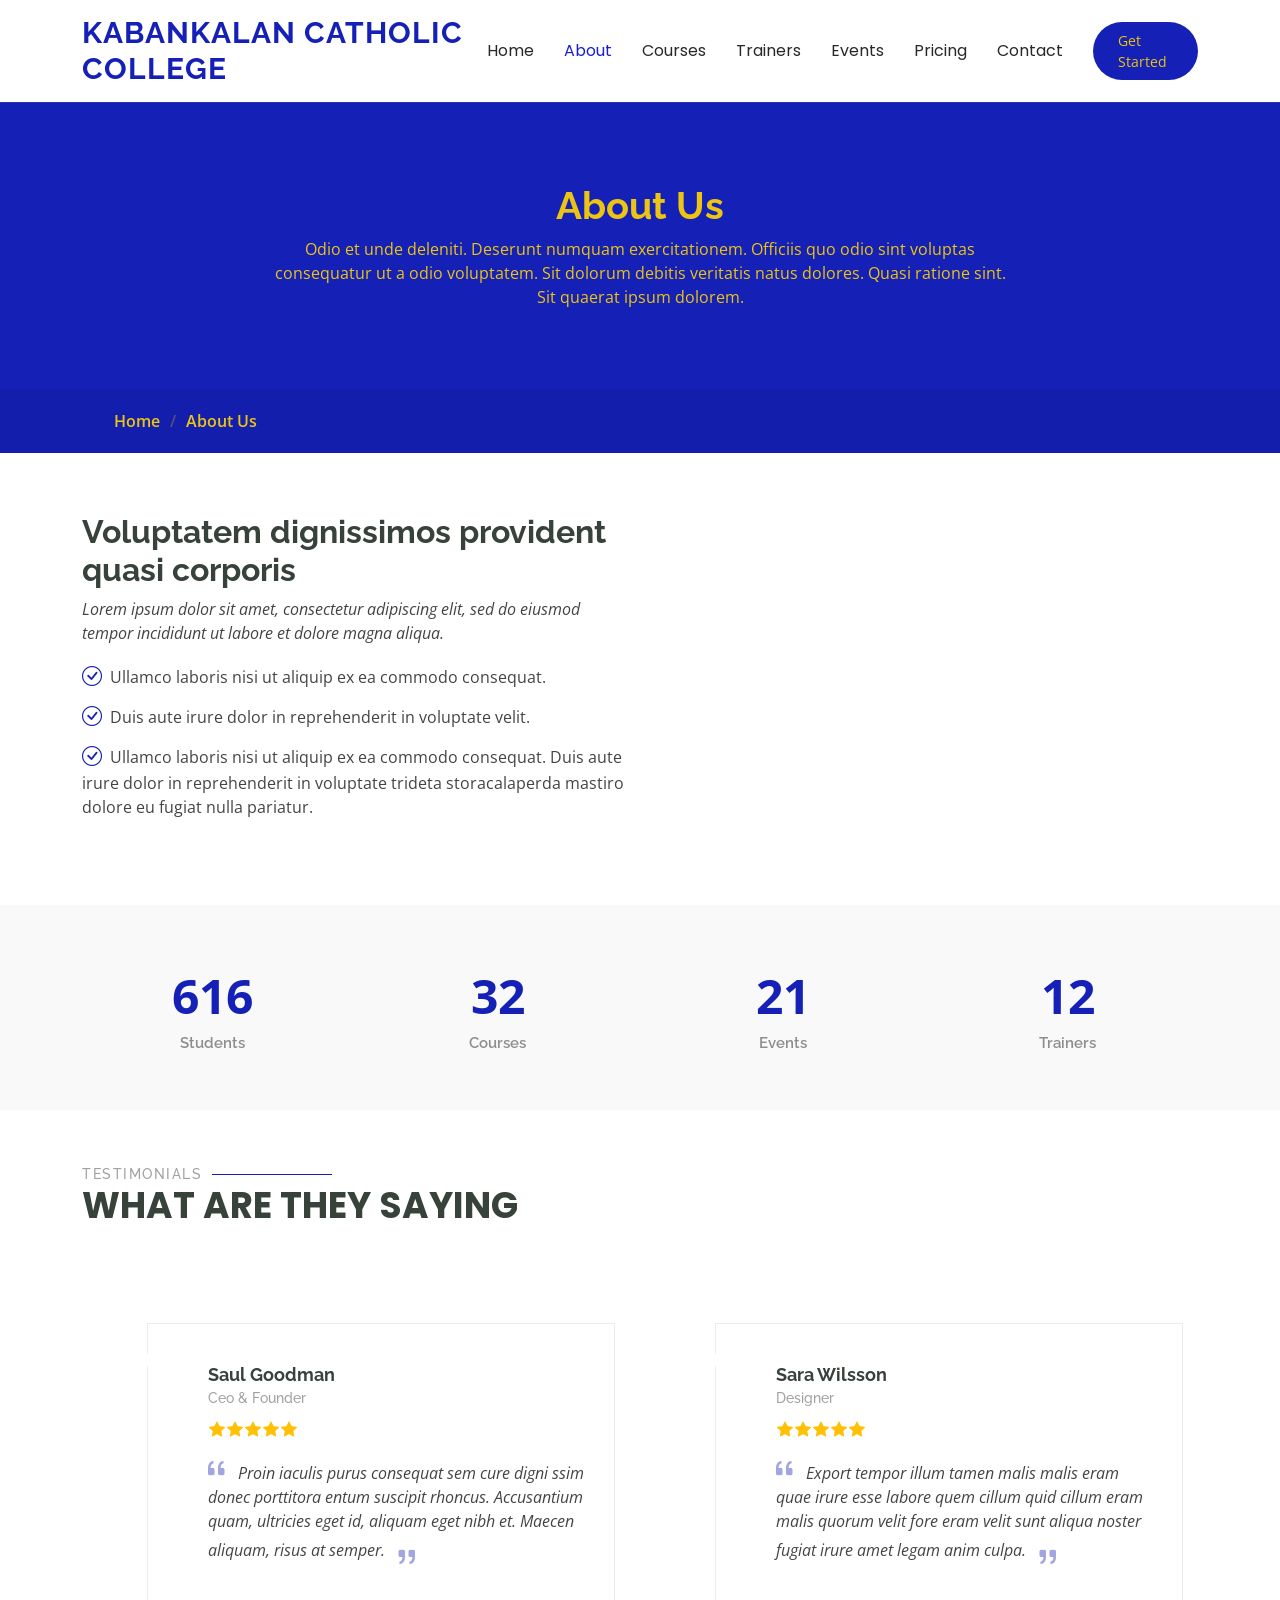
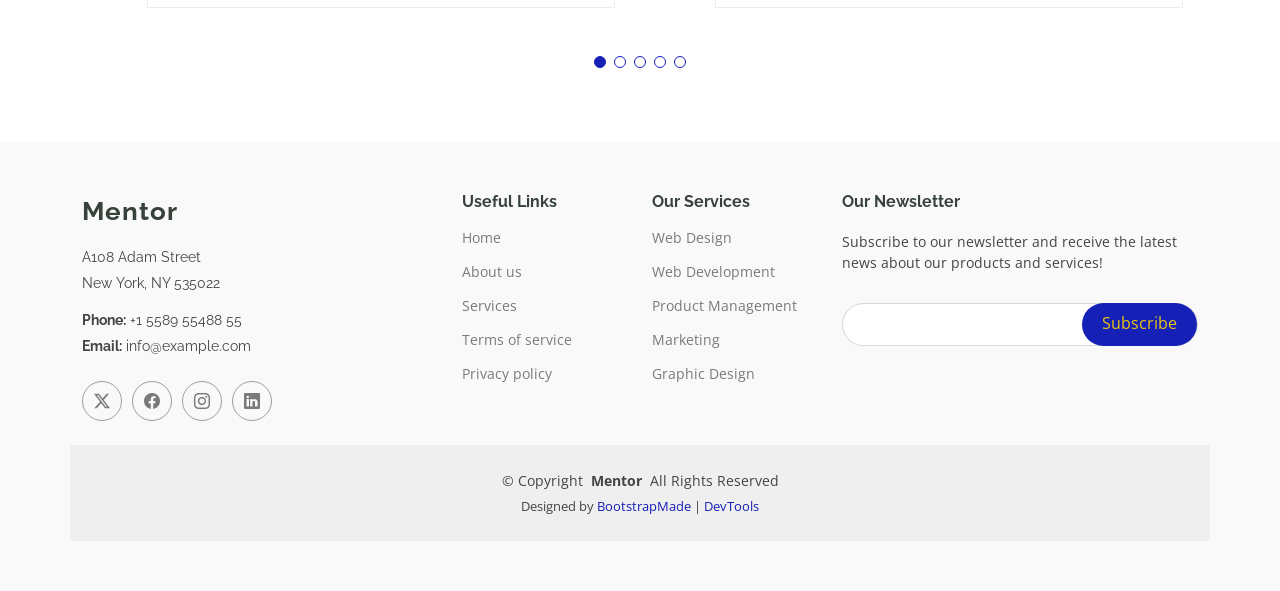
==== about.html @ b3d9d929 "Update 1" ====
<!DOCTYPE html>
<html lang="en">

<head>
  <meta charset="utf-8">
  <meta content="width=device-width, initial-scale=1.0" name="viewport">
  <title>KCC</title>
  <meta name="description" content="">
  <meta name="keywords" content="">

  <!-- Favicons -->
  <link href="assets/img/favicon.png" rel="icon">
  <link href="assets/img/apple-touch-icon.png" rel="apple-touch-icon">

  <!-- Fonts -->
  <link href="https://fonts.googleapis.com" rel="preconnect">
  <link href="https://fonts.gstatic.com" rel="preconnect" crossorigin>
  <link href="https://fonts.googleapis.com/css2?family=Open+Sans:ital,wght@0,300;0,400;0,500;0,600;0,700;0,800;1,300;1,400;1,500;1,600;1,700;1,800&family=Poppins:ital,wght@0,100;0,200;0,300;0,400;0,500;0,600;0,700;0,800;0,900;1,100;1,200;1,300;1,400;1,500;1,600;1,700;1,800;1,900&family=Raleway:ital,wght@0,100;0,200;0,300;0,400;0,500;0,600;0,700;0,800;0,900;1,100;1,200;1,300;1,400;1,500;1,600;1,700;1,800;1,900&display=swap" rel="stylesheet">

  <!-- Vendor CSS Files -->
  <link href="assets/vendor/bootstrap/css/bootstrap.min.css" rel="stylesheet">
  <link href="assets/vendor/bootstrap-icons/bootstrap-icons.css" rel="stylesheet">
  <link href="assets/vendor/aos/aos.css" rel="stylesheet">
  <link href="assets/vendor/glightbox/css/glightbox.min.css" rel="stylesheet">
  <link href="assets/vendor/swiper/swiper-bundle.min.css" rel="stylesheet">

  <!-- Main CSS File -->
  <link href="assets/css/main.css" rel="stylesheet">

  <!-- =======================================================
  * Template Name: Mentor
  * Template URL: https://bootstrapmade.com/mentor-free-education-bootstrap-theme/
  * Updated: Jul 07 2025 with Bootstrap v5.3.7
  * Author: BootstrapMade.com
  * License: https://bootstrapmade.com/license/
  ======================================================== -->
</head>

<body class="about-page">

  <header id="header" class="header d-flex align-items-center sticky-top">
    <div class="container-fluid container-xl position-relative d-flex align-items-center">

      <a href="index.html" class="logo d-flex align-items-center me-auto">
        <!-- Uncomment the line below if you also wish to use an image logo -->
        <!-- <img src="assets/img/logo.webp" alt=""> -->
        <h1 class="sitename">Kabankalan Catholic College</h1>
      </a>

      <nav id="navmenu" class="navmenu">
        <ul>
          <li><a href="index.html">Home<br></a></li>
          <li><a href="about.html" class="active">About</a></li>
          <li><a href="courses.html">Courses</a></li>
          <li><a href="trainers.html">Trainers</a></li>
          <li><a href="events.html">Events</a></li>
          <li><a href="pricing.html">Pricing</a></li>
          <li><a href="contact.html">Contact</a></li>
        </ul>
        <i class="mobile-nav-toggle d-xl-none bi bi-list"></i>
      </nav>

      <a class="btn-getstarted" href="courses.html">Get Started</a>

    </div>
  </header>

  <main class="main">

    <!-- Page Title -->
    <div class="page-title" data-aos="fade">
      <div class="heading">
        <div class="container">
          <div class="row d-flex justify-content-center text-center">
            <div class="col-lg-8">
              <h1>About Us<br></h1>
              <p class="mb-0">Odio et unde deleniti. Deserunt numquam exercitationem. Officiis quo odio sint voluptas consequatur ut a odio voluptatem. Sit dolorum debitis veritatis natus dolores. Quasi ratione sint. Sit quaerat ipsum dolorem.</p>
            </div>
          </div>
        </div>
      </div>
      <nav class="breadcrumbs">
        <div class="container">
          <ol>
            <li><a href="index.html">Home</a></li>
            <li class="current">About Us<br></li>
          </ol>
        </div>
      </nav>
    </div><!-- End Page Title -->

    <!-- About Us Section -->
    <section id="about-us" class="section about-us">

      <div class="container">

        <div class="row gy-4">

          <div class="col-lg-6 order-1 order-lg-2" data-aos="fade-up" data-aos-delay="100">
            <img src="assets/img/about/about-1.webp" class="img-fluid" alt="">
          </div>

          <div class="col-lg-6 order-2 order-lg-1 content" data-aos="fade-up" data-aos-delay="200">
            <h3>Voluptatem dignissimos provident quasi corporis</h3>
            <p class="fst-italic">
              Lorem ipsum dolor sit amet, consectetur adipiscing elit, sed do eiusmod tempor incididunt ut labore et dolore
              magna aliqua.
            </p>
            <ul>
              <li><i class="bi bi-check-circle"></i> <span>Ullamco laboris nisi ut aliquip ex ea commodo consequat.</span></li>
              <li><i class="bi bi-check-circle"></i> <span>Duis aute irure dolor in reprehenderit in voluptate velit.</span></li>
              <li><i class="bi bi-check-circle"></i> <span>Ullamco laboris nisi ut aliquip ex ea commodo consequat. Duis aute irure dolor in reprehenderit in voluptate trideta storacalaperda mastiro dolore eu fugiat nulla pariatur.</span></li>
            </ul>
          </div>

        </div>

      </div>

    </section><!-- /About Us Section -->

    <!-- Counts Section -->
    <section id="counts" class="section counts light-background">

      <div class="container" data-aos="fade-up" data-aos-delay="100">

        <div class="row gy-4">

          <div class="col-lg-3 col-md-6">
            <div class="stats-item text-center w-100 h-100">
              <span data-purecounter-start="0" data-purecounter-end="1232" data-purecounter-duration="1" class="purecounter"></span>
              <p>Students</p>
            </div>
          </div><!-- End Stats Item -->

          <div class="col-lg-3 col-md-6">
            <div class="stats-item text-center w-100 h-100">
              <span data-purecounter-start="0" data-purecounter-end="64" data-purecounter-duration="1" class="purecounter"></span>
              <p>Courses</p>
            </div>
          </div><!-- End Stats Item -->

          <div class="col-lg-3 col-md-6">
            <div class="stats-item text-center w-100 h-100">
              <span data-purecounter-start="0" data-purecounter-end="42" data-purecounter-duration="1" class="purecounter"></span>
              <p>Events</p>
            </div>
          </div><!-- End Stats Item -->

          <div class="col-lg-3 col-md-6">
            <div class="stats-item text-center w-100 h-100">
              <span data-purecounter-start="0" data-purecounter-end="24" data-purecounter-duration="1" class="purecounter"></span>
              <p>Trainers</p>
            </div>
          </div><!-- End Stats Item -->

        </div>

      </div>

    </section><!-- /Counts Section -->

    <!-- Testimonials Section -->
    <section id="testimonials" class="testimonials section">

      <!-- Section Title -->
      <div class="container section-title" data-aos="fade-up">
        <h2>Testimonials</h2>
        <p>What are they saying</p>
      </div><!-- End Section Title -->

      <div class="container" data-aos="fade-up" data-aos-delay="100">

        <div class="swiper init-swiper">
          <script type="application/json" class="swiper-config">
            {
              "loop": true,
              "speed": 600,
              "autoplay": {
                "delay": 5000
              },
              "slidesPerView": "auto",
              "pagination": {
                "el": ".swiper-pagination",
                "type": "bullets",
                "clickable": true
              },
              "breakpoints": {
                "320": {
                  "slidesPerView": 1,
                  "spaceBetween": 40
                },
                "1200": {
                  "slidesPerView": 2,
                  "spaceBetween": 20
                }
              }
            }
          </script>
          <div class="swiper-wrapper">

            <div class="swiper-slide">
              <div class="testimonial-wrap">
                <div class="testimonial-item">
                  <img src="assets/img/person/person-m-9.webp" class="testimonial-img" alt="">
                  <h3>Saul Goodman</h3>
                  <h4>Ceo &amp; Founder</h4>
                  <div class="stars">
                    <i class="bi bi-star-fill"></i><i class="bi bi-star-fill"></i><i class="bi bi-star-fill"></i><i class="bi bi-star-fill"></i><i class="bi bi-star-fill"></i>
                  </div>
                  <p>
                    <i class="bi bi-quote quote-icon-left"></i>
                    <span>Proin iaculis purus consequat sem cure digni ssim donec porttitora entum suscipit rhoncus. Accusantium quam, ultricies eget id, aliquam eget nibh et. Maecen aliquam, risus at semper.</span>
                    <i class="bi bi-quote quote-icon-right"></i>
                  </p>
                </div>
              </div>
            </div><!-- End testimonial item -->

            <div class="swiper-slide">
              <div class="testimonial-wrap">
                <div class="testimonial-item">
                  <img src="assets/img/person/person-f-5.webp" class="testimonial-img" alt="">
                  <h3>Sara Wilsson</h3>
                  <h4>Designer</h4>
                  <div class="stars">
                    <i class="bi bi-star-fill"></i><i class="bi bi-star-fill"></i><i class="bi bi-star-fill"></i><i class="bi bi-star-fill"></i><i class="bi bi-star-fill"></i>
                  </div>
                  <p>
                    <i class="bi bi-quote quote-icon-left"></i>
                    <span>Export tempor illum tamen malis malis eram quae irure esse labore quem cillum quid cillum eram malis quorum velit fore eram velit sunt aliqua noster fugiat irure amet legam anim culpa.</span>
                    <i class="bi bi-quote quote-icon-right"></i>
                  </p>
                </div>
              </div>
            </div><!-- End testimonial item -->

            <div class="swiper-slide">
              <div class="testimonial-wrap">
                <div class="testimonial-item">
                  <img src="assets/img/person/person-f-12.webp" class="testimonial-img" alt="">
                  <h3>Jena Karlis</h3>
                  <h4>Store Owner</h4>
                  <div class="stars">
                    <i class="bi bi-star-fill"></i><i class="bi bi-star-fill"></i><i class="bi bi-star-fill"></i><i class="bi bi-star-fill"></i><i class="bi bi-star-fill"></i>
                  </div>
                  <p>
                    <i class="bi bi-quote quote-icon-left"></i>
                    <span>Enim nisi quem export duis labore cillum quae magna enim sint quorum nulla quem veniam duis minim tempor labore quem eram duis noster aute amet eram fore quis sint minim.</span>
                    <i class="bi bi-quote quote-icon-right"></i>
                  </p>
                </div>
              </div>
            </div><!-- End testimonial item -->

            <div class="swiper-slide">
              <div class="testimonial-wrap">
                <div class="testimonial-item">
                  <img src="assets/img/person/person-m-12.webp" class="testimonial-img" alt="">
                  <h3>Matt Brandon</h3>
                  <h4>Freelancer</h4>
                  <div class="stars">
                    <i class="bi bi-star-fill"></i><i class="bi bi-star-fill"></i><i class="bi bi-star-fill"></i><i class="bi bi-star-fill"></i><i class="bi bi-star-fill"></i>
                  </div>
                  <p>
                    <i class="bi bi-quote quote-icon-left"></i>
                    <span>Fugiat enim eram quae cillum dolore dolor amet nulla culpa multos export minim fugiat minim velit minim dolor enim duis veniam ipsum anim magna sunt elit fore quem dolore labore illum veniam.</span>
                    <i class="bi bi-quote quote-icon-right"></i>
                  </p>
                </div>
              </div>
            </div><!-- End testimonial item -->

            <div class="swiper-slide">
              <div class="testimonial-wrap">
                <div class="testimonial-item">
                  <img src="assets/img/person/person-m-13.webp" class="testimonial-img" alt="">
                  <h3>John Larson</h3>
                  <h4>Entrepreneur</h4>
                  <div class="stars">
                    <i class="bi bi-star-fill"></i><i class="bi bi-star-fill"></i><i class="bi bi-star-fill"></i><i class="bi bi-star-fill"></i><i class="bi bi-star-fill"></i>
                  </div>
                  <p>
                    <i class="bi bi-quote quote-icon-left"></i>
                    <span>Quis quorum aliqua sint quem legam fore sunt eram irure aliqua veniam tempor noster veniam enim culpa labore duis sunt culpa nulla illum cillum fugiat legam esse veniam culpa fore nisi cillum quid.</span>
                    <i class="bi bi-quote quote-icon-right"></i>
                  </p>
                </div>
              </div>
            </div><!-- End testimonial item -->

          </div>
          <div class="swiper-pagination"></div>
        </div>

      </div>

    </section><!-- /Testimonials Section -->

  </main>

  <footer id="footer" class="footer position-relative light-background">

    <div class="container footer-top">
      <div class="row gy-4">
        <div class="col-lg-4 col-md-6 footer-about">
          <a href="index.html" class="logo d-flex align-items-center">
            <span class="sitename">Mentor</span>
          </a>
          <div class="footer-contact pt-3">
            <p>A108 Adam Street</p>
            <p>New York, NY 535022</p>
            <p class="mt-3"><strong>Phone:</strong> <span>+1 5589 55488 55</span></p>
            <p><strong>Email:</strong> <span>info@example.com</span></p>
          </div>
          <div class="social-links d-flex mt-4">
            <a href=""><i class="bi bi-twitter-x"></i></a>
            <a href=""><i class="bi bi-facebook"></i></a>
            <a href=""><i class="bi bi-instagram"></i></a>
            <a href=""><i class="bi bi-linkedin"></i></a>
          </div>
        </div>

        <div class="col-lg-2 col-md-3 footer-links">
          <h4>Useful Links</h4>
          <ul>
            <li><a href="#">Home</a></li>
            <li><a href="#">About us</a></li>
            <li><a href="#">Services</a></li>
            <li><a href="#">Terms of service</a></li>
            <li><a href="#">Privacy policy</a></li>
          </ul>
        </div>

        <div class="col-lg-2 col-md-3 footer-links">
          <h4>Our Services</h4>
          <ul>
            <li><a href="#">Web Design</a></li>
            <li><a href="#">Web Development</a></li>
            <li><a href="#">Product Management</a></li>
            <li><a href="#">Marketing</a></li>
            <li><a href="#">Graphic Design</a></li>
          </ul>
        </div>

        <div class="col-lg-4 col-md-12 footer-newsletter">
          <h4>Our Newsletter</h4>
          <p>Subscribe to our newsletter and receive the latest news about our products and services!</p>
          <form action="#" method="post" class="email-form">
            <div class="newsletter-form"><input type="email" name="email"><input type="submit" value="Subscribe"></div>
            <div class="loading">Loading</div>
            <div class="error-message"></div>
            <div class="sent-message">Your subscription request has been sent. Thank you!</div>
          </form>
        </div>

      </div>
    </div>

    <div class="container copyright text-center mt-4">
      <p>© <span>Copyright</span> <strong class="px-1 sitename">Mentor</strong> <span>All Rights Reserved</span></p>
      <div class="credits">
        <!-- All the links in the footer should remain intact. -->
        <!-- You can delete the links only if you've purchased the pro version. -->
        <!-- Licensing information: https://bootstrapmade.com/license/ -->
        Designed by <a href="https://bootstrapmade.com/">BootstrapMade</a> | <a href="https://bootstrapmade.com/tools/">DevTools</a>
      </div>
    </div>

  </footer>

  <!-- Scroll Top -->
  <a href="#" id="scroll-top" class="scroll-top d-flex align-items-center justify-content-center"><i class="bi bi-arrow-up-short"></i></a>

  <!-- Preloader -->
  <div id="preloader"></div>

  <!-- Vendor JS Files -->
  <script src="assets/vendor/bootstrap/js/bootstrap.bundle.min.js"></script>
  <script src="assets/vendor/aos/aos.js"></script>
  <script src="assets/vendor/glightbox/js/glightbox.min.js"></script>
  <script src="assets/vendor/purecounter/purecounter_vanilla.js"></script>
  <script src="assets/vendor/swiper/swiper-bundle.min.js"></script>

  <!-- Main JS File -->
  <script src="assets/js/main.js"></script>

</body>

</html>
---- assets/css/main.css ----
/**
* Template Name: Mentor
* Template URL: https://bootstrapmade.com/mentor-free-education-bootstrap-theme/
* Updated: Jul 07 2025 with Bootstrap v5.3.7
* Author: BootstrapMade.com
* License: https://bootstrapmade.com/license/
*/

/*--------------------------------------------------------------
# Font & Color Variables
# Help: https://bootstrapmade.com/color-system/
--------------------------------------------------------------*/
/* Fonts */
:root {
  --default-font: "Open Sans",  system-ui, -apple-system, "Segoe UI", Roboto, "Helvetica Neue", Arial, "Noto Sans", "Liberation Sans", sans-serif, "Apple Color Emoji", "Segoe UI Emoji", "Segoe UI Symbol", "Noto Color Emoji";
  --heading-font: "Raleway",  sans-serif;
  --nav-font: "Poppins",  sans-serif;
}

/* Global Colors - The following color variables are used throughout the website. Updating them here will change the color scheme of the entire website */
:root { 
  --background-color: #fffffffb; /* Background color for the entire website, including individual sections */
  --default-color: #444444; /* Default color used for the majority of the text content across the entire website */
  --heading-color: #37423b; /* Color for headings, subheadings and title throughout the website */
  --accent-color: #1520b6; /* Accent color that represents your brand on the website. It's used for buttons, links, and other elements that need to stand out */
  --surface-color: #ffffff; /* The surface color is used as a background of boxed elements within sections, such as cards, icon boxes, or other elements that require a visual separation from the global background. */
  --contrast-color: #ecc513; /* Contrast color for text, ensuring readability against backgrounds of accent, heading, or default colors. */
}

/* Nav Menu Colors - The following color variables are used specifically for the navigation menu. They are separate from the global colors to allow for more customization options */
:root {
  --nav-color: #272828;  /* The default color of the main navmenu links */
  --nav-hover-color: #1b1ed6; /* Applied to main navmenu links when they are hovered over or active */
  --nav-mobile-background-color: #ffffff; /* Used as the background color for mobile navigation menu */
  --nav-dropdown-background-color: #ffffff; /* Used as the background color for dropdown items that appear when hovering over primary navigation items */
  --nav-dropdown-color: #272828; /* Used for navigation links of the dropdown items in the navigation menu. */
  --nav-dropdown-hover-color: #1b1ed6; /* Similar to --nav-hover-color, this color is applied to dropdown navigation links when they are hovered over. */
}

/* Color Presets - These classes override global colors when applied to any section or element, providing reuse of the sam color scheme. */

.light-background {
  --background-color: #f9f9f9;
  --surface-color: #ffffff;
}

.dark-background {
  --background-color: #060606;
  --default-color: #ffffff;
  --heading-color: #ffffff;
  --surface-color: #252525;
  --contrast-color: #ffffff;
}

/* Smooth scroll */
:root {
  scroll-behavior: smooth;
}

/*--------------------------------------------------------------
# General Styling & Shared Classes
--------------------------------------------------------------*/
body {
  color: var(--default-color);
  background-color: var(--background-color);
  font-family: var(--default-font);
}

a {
  color: var(--accent-color);
  text-decoration: none;
  transition: 0.3s;
}

a:hover {
  color: color-mix(in srgb, var(--accent-color), transparent 25%);
  text-decoration: none;
}

h1,
h2,
h3,
h4,
h5,
h6 {
  color: var(--heading-color);
  font-family: var(--heading-font);
}

/* Email Form Messages
------------------------------*/
.email-form .error-message {
  display: none;
  background: #df1529;
  color: #ffffff;
  text-align: left;
  padding: 15px;
  margin-bottom: 24px;
  font-weight: 600;
}

.email-form .sent-message {
  display: none;
  color: #ffffff;
  background: #059652;
  text-align: center;
  padding: 15px;
  margin-bottom: 24px;
  font-weight: 600;
}

.email-form .loading {
  display: none;
  background: var(--surface-color);
  text-align: center;
  padding: 15px;
  margin-bottom: 24px;
}

.email-form .loading:before {
  content: "";
  display: inline-block;
  border-radius: 50%;
  width: 24px;
  height: 24px;
  margin: 0 10px -6px 0;
  border: 3px solid var(--accent-color);
  border-top-color: var(--surface-color);
  animation: email-form-loading 1s linear infinite;
}

@keyframes email-form-loading {
  0% {
    transform: rotate(0deg);
  }

  100% {
    transform: rotate(360deg);
  }
}

/* Pulsating Play Button
------------------------------*/
.pulsating-play-btn {
  width: 94px;
  height: 94px;
  background: radial-gradient(var(--accent-color) 50%, color-mix(in srgb, var(--accent-color), transparent 75%) 52%);
  border-radius: 50%;
  display: block;
  position: relative;
  overflow: hidden;
}

.pulsating-play-btn:before {
  content: "";
  position: absolute;
  width: 120px;
  height: 120px;
  animation-delay: 0s;
  animation: pulsate-play-btn 2s;
  animation-direction: forwards;
  animation-iteration-count: infinite;
  animation-timing-function: steps;
  opacity: 1;
  border-radius: 50%;
  border: 5px solid color-mix(in srgb, var(--accent-color), transparent 30%);
  top: -15%;
  left: -15%;
  background: rgba(198, 16, 0, 0);
}

.pulsating-play-btn:after {
  content: "";
  position: absolute;
  left: 50%;
  top: 50%;
  transform: translateX(-40%) translateY(-50%);
  width: 0;
  height: 0;
  border-top: 10px solid transparent;
  border-bottom: 10px solid transparent;
  border-left: 15px solid #fff;
  z-index: 100;
  transition: all 400ms cubic-bezier(0.55, 0.055, 0.675, 0.19);
}

.pulsating-play-btn:hover:before {
  content: "";
  position: absolute;
  left: 50%;
  top: 50%;
  transform: translateX(-40%) translateY(-50%);
  width: 0;
  height: 0;
  border: none;
  border-top: 10px solid transparent;
  border-bottom: 10px solid transparent;
  border-left: 15px solid #fff;
  z-index: 200;
  animation: none;
  border-radius: 0;
}

.pulsating-play-btn:hover:after {
  border-left: 15px solid var(--accent-color);
  transform: scale(20);
}

@keyframes pulsate-play-btn {
  0% {
    transform: scale(0.6, 0.6);
    opacity: 1;
  }

  100% {
    transform: scale(1, 1);
    opacity: 0;
  }
}

/*--------------------------------------------------------------
# Global Header
--------------------------------------------------------------*/
.header {
  color: var(--default-color);
  background-color: var(--background-color);
  padding: 15px 0;
  transition: all 0.5s;
  z-index: 997;
}

.header .logo {
  line-height: 1;
}

.header .logo img {
  max-height: 36px;
  margin-right: 8px;
}

.header .logo h1 {
  font-weight: 700;
  font-size: 30px;
  margin: 0;
  letter-spacing: 1px;
  text-transform: uppercase;
  color: var(--accent-color);
}

.header .btn-getstarted,
.header .btn-getstarted:focus {
  color: var(--contrast-color);
  background: var(--accent-color);
  font-size: 14px;
  padding: 8px 25px;
  margin: 0 0 0 30px;
  border-radius: 50px;
  transition: 0.3s;
}

.header .btn-getstarted:hover,
.header .btn-getstarted:focus:hover {
  color: var(--contrast-color);
  background: color-mix(in srgb, var(--accent-color), transparent 15%);
}

@media (max-width: 1200px) {
  .header .logo {
    order: 1;
  }

  .header .btn-getstarted {
    order: 2;
    margin: 0 15px 0 0;
    padding: 6px 15px;
  }

  .header .navmenu {
    order: 3;
  }
}

.scrolled .header {
  box-shadow: 0px 0 18px rgba(0, 0, 0, 0.1);
}

/*--------------------------------------------------------------
# Navigation Menu
--------------------------------------------------------------*/
/* Navmenu - Desktop */
@media (min-width: 1200px) {
  .navmenu {
    padding: 0;
  }

  .navmenu ul {
    margin: 0;
    padding: 0;
    display: flex;
    list-style: none;
    align-items: center;
  }

  .navmenu li {
    position: relative;
  }

  .navmenu a,
  .navmenu a:focus {
    color: var(--nav-color);
    padding: 18px 15px;
    font-size: 16px;
    font-family: var(--nav-font);
    font-weight: 400;
    display: flex;
    align-items: center;
    justify-content: space-between;
    white-space: nowrap;
    transition: 0.3s;
  }

  .navmenu a i,
  .navmenu a:focus i {
    font-size: 12px;
    line-height: 0;
    margin-left: 5px;
    transition: 0.3s;
  }

  .navmenu li:last-child a {
    padding-right: 0;
  }

  .navmenu li:hover>a,
  .navmenu .active,
  .navmenu .active:focus {
    color: var(--nav-hover-color);
  }

  .navmenu .dropdown ul {
    margin: 0;
    padding: 10px 0;
    background: var(--nav-dropdown-background-color);
    display: block;
    position: absolute;
    visibility: hidden;
    left: 14px;
    top: 130%;
    opacity: 0;
    transition: 0.3s;
    border-radius: 4px;
    z-index: 99;
    box-shadow: 0px 0px 30px rgba(0, 0, 0, 0.1);
  }

  .navmenu .dropdown ul li {
    min-width: 200px;
  }

  .navmenu .dropdown ul a {
    padding: 10px 20px;
    font-size: 15px;
    text-transform: none;
    color: var(--nav-dropdown-color);
  }

  .navmenu .dropdown ul a i {
    font-size: 12px;
  }

  .navmenu .dropdown ul a:hover,
  .navmenu .dropdown ul .active:hover,
  .navmenu .dropdown ul li:hover>a {
    color: var(--nav-dropdown-hover-color);
  }

  .navmenu .dropdown:hover>ul {
    opacity: 1;
    top: 100%;
    visibility: visible;
  }

  .navmenu .dropdown .dropdown ul {
    top: 0;
    left: -90%;
    visibility: hidden;
  }

  .navmenu .dropdown .dropdown:hover>ul {
    opacity: 1;
    top: 0;
    left: -100%;
    visibility: visible;
  }
}

/* Navmenu - Mobile */
@media (max-width: 1199px) {
  .mobile-nav-toggle {
    color: var(--nav-color);
    font-size: 28px;
    line-height: 0;
    margin-right: 10px;
    cursor: pointer;
    transition: color 0.3s;
  }

  .navmenu {
    padding: 0;
    z-index: 9997;
  }

  .navmenu ul {
    display: none;
    list-style: none;
    position: absolute;
    inset: 60px 20px 20px 20px;
    padding: 10px 0;
    margin: 0;
    border-radius: 6px;
    background-color: var(--nav-mobile-background-color);
    border: 1px solid color-mix(in srgb, var(--default-color), transparent 90%);
    box-shadow: none;
    overflow-y: auto;
    transition: 0.3s;
    z-index: 9998;
  }

  .navmenu a,
  .navmenu a:focus {
    color: var(--nav-dropdown-color);
    padding: 10px 20px;
    font-family: var(--nav-font);
    font-size: 17px;
    font-weight: 500;
    display: flex;
    align-items: center;
    justify-content: space-between;
    white-space: nowrap;
    transition: 0.3s;
  }

  .navmenu a i,
  .navmenu a:focus i {
    font-size: 12px;
    line-height: 0;
    margin-left: 5px;
    width: 30px;
    height: 30px;
    display: flex;
    align-items: center;
    justify-content: center;
    border-radius: 50%;
    transition: 0.3s;
    background-color: color-mix(in srgb, var(--accent-color), transparent 90%);
  }

  .navmenu a i:hover,
  .navmenu a:focus i:hover {
    background-color: var(--accent-color);
    color: var(--contrast-color);
  }

  .navmenu a:hover,
  .navmenu .active,
  .navmenu .active:focus {
    color: var(--nav-dropdown-hover-color);
  }

  .navmenu .active i,
  .navmenu .active:focus i {
    background-color: var(--accent-color);
    color: var(--contrast-color);
    transform: rotate(180deg);
  }

  .navmenu .dropdown ul {
    position: static;
    display: none;
    z-index: 99;
    padding: 10px 0;
    margin: 10px 20px;
    background-color: var(--nav-dropdown-background-color);
    transition: all 0.5s ease-in-out;
  }

  .navmenu .dropdown ul ul {
    background-color: rgba(33, 37, 41, 0.1);
  }

  .navmenu .dropdown>.dropdown-active {
    display: block;
    background-color: rgba(33, 37, 41, 0.03);
  }

  .mobile-nav-active {
    overflow: hidden;
  }

  .mobile-nav-active .mobile-nav-toggle {
    color: #fff;
    position: absolute;
    font-size: 32px;
    top: 15px;
    right: 15px;
    margin-right: 0;
    z-index: 9999;
  }

  .mobile-nav-active .navmenu {
    position: fixed;
    overflow: hidden;
    inset: 0;
    background: rgba(33, 37, 41, 0.8);
    transition: 0.3s;
  }

  .mobile-nav-active .navmenu>ul {
    display: block;
  }
}

/*--------------------------------------------------------------
# Global Footer
--------------------------------------------------------------*/
.footer {
  color: var(--default-color);
  background-color: var(--background-color);
  font-size: 14px;
  padding-bottom: 50px;
  position: relative;
}

.footer .footer-top {
  padding-top: 50px;
}

.footer .footer-about .logo {
  margin-bottom: 0;
}

.footer .footer-about .logo img {
  max-height: 40px;
  margin-right: 6px;
}

.footer .footer-about .logo span {
  font-size: 26px;
  font-weight: 700;
  letter-spacing: 1px;
  font-family: var(--heading-font);
  color: var(--heading-color);
}

.footer .footer-about p {
  font-size: 14px;
  font-family: var(--heading-font);
}

.footer .social-links a {
  display: flex;
  align-items: center;
  justify-content: center;
  width: 40px;
  height: 40px;
  border-radius: 50%;
  border: 1px solid color-mix(in srgb, var(--default-color), transparent 50%);
  font-size: 16px;
  color: color-mix(in srgb, var(--default-color), transparent 30%);
  margin-right: 10px;
  transition: 0.3s;
}

.footer .social-links a:hover {
  color: var(--accent-color);
  border-color: var(--accent-color);
}

.footer h4 {
  font-size: 16px;
  font-weight: bold;
  position: relative;
  padding-bottom: 12px;
}

.footer .footer-links {
  margin-bottom: 30px;
}

.footer .footer-links ul {
  list-style: none;
  padding: 0;
  margin: 0;
}

.footer .footer-links ul i {
  padding-right: 2px;
  font-size: 12px;
  line-height: 0;
}

.footer .footer-links ul li {
  padding: 10px 0;
  display: flex;
  align-items: center;
}

.footer .footer-links ul li:first-child {
  padding-top: 0;
}

.footer .footer-links ul a {
  color: color-mix(in srgb, var(--default-color), transparent 30%);
  display: inline-block;
  line-height: 1;
}

.footer .footer-links ul a:hover {
  color: var(--accent-color);
}

.footer .footer-contact p {
  margin-bottom: 5px;
}

.footer .footer-newsletter .newsletter-form {
  margin-top: 30px;
  margin-bottom: 15px;
  padding: 6px 8px;
  position: relative;
  border-radius: 50px;
  border: 1px solid color-mix(in srgb, var(--default-color), transparent 80%);
  display: flex;
  background-color: var(--surface-color);
  transition: 0.3s;
}

.footer .footer-newsletter .newsletter-form:focus-within {
  border-color: var(--accent-color);
}

.footer .footer-newsletter .newsletter-form input[type=email] {
  border: 0;
  padding: 4px 8px;
  width: 100%;
  background-color: var(--surface-color);
  color: var(--default-color);
}

.footer .footer-newsletter .newsletter-form input[type=email]:focus-visible {
  outline: none;
}

.footer .footer-newsletter .newsletter-form input[type=submit] {
  border: 0;
  font-size: 16px;
  padding: 0 20px 2px 20px;
  margin: -7px -8px -7px 0;
  background: var(--accent-color);
  color: var(--contrast-color);
  transition: 0.3s;
  border-radius: 50px;
}

.footer .footer-newsletter .newsletter-form input[type=submit]:hover {
  background: color-mix(in srgb, var(--accent-color), transparent 20%);
}

.footer .copyright {
  padding-top: 25px;
  padding-bottom: 25px;
  background-color: color-mix(in srgb, var(--default-color), transparent 95%);
}

.footer .copyright p {
  margin-bottom: 0;
}

.footer .credits {
  margin-top: 6px;
  font-size: 13px;
}

/*--------------------------------------------------------------
# Preloader
--------------------------------------------------------------*/
#preloader {
  position: fixed;
  inset: 0;
  z-index: 999999;
  overflow: hidden;
  background: var(--background-color);
  transition: all 0.6s ease-out;
}

#preloader:before {
  content: "";
  position: fixed;
  top: calc(50% - 30px);
  left: calc(50% - 30px);
  border: 6px solid #ffffff;
  border-color: var(--accent-color) transparent var(--accent-color) transparent;
  border-radius: 50%;
  width: 60px;
  height: 60px;
  animation: animate-preloader 1.5s linear infinite;
}

@keyframes animate-preloader {
  0% {
    transform: rotate(0deg);
  }

  100% {
    transform: rotate(360deg);
  }
}

/*--------------------------------------------------------------
# Scroll Top Button
--------------------------------------------------------------*/
.scroll-top {
  position: fixed;
  visibility: hidden;
  opacity: 0;
  right: 15px;
  bottom: -15px;
  z-index: 99999;
  background-color: var(--accent-color);
  width: 44px;
  height: 44px;
  border-radius: 50px;
  transition: all 0.4s;
}

.scroll-top i {
  font-size: 24px;
  color: var(--contrast-color);
  line-height: 0;
}

.scroll-top:hover {
  background-color: color-mix(in srgb, var(--accent-color), transparent 20%);
  color: var(--contrast-color);
}

.scroll-top.active {
  visibility: visible;
  opacity: 1;
  bottom: 15px;
}

/*--------------------------------------------------------------
# Disable aos animation delay on mobile devices
--------------------------------------------------------------*/
@media screen and (max-width: 768px) {
  [data-aos-delay] {
    transition-delay: 0 !important;
  }
}

/*--------------------------------------------------------------
# Global Page Titles & Breadcrumbs
--------------------------------------------------------------*/
.page-title {
  --default-color: var(--contrast-color);
  --background-color: var(--accent-color);
  --heading-color: var(--contrast-color);
  color: var(--default-color);
  background-color: var(--background-color);
  position: relative;
}

.page-title .heading {
  padding: 80px 0;
  border-top: 1px solid color-mix(in srgb, var(--default-color), transparent 90%);
}

.page-title .heading h1 {
  font-size: 38px;
  font-weight: 700;
}

.page-title nav {
  background-color: color-mix(in srgb, var(--accent-color) 90%, black 5%);
  padding: 20px 0;
}

.page-title nav a {
  color: var(--default-color);
}

.page-title nav ol {
  display: flex;
  flex-wrap: wrap;
  list-style: none;
  margin: 0;
  font-size: 16px;
  font-weight: 600;
}

.page-title nav ol li+li {
  padding-left: 10px;
}

.page-title nav ol li+li::before {
  content: "/";
  display: inline-block;
  padding-right: 10px;
  color: color-mix(in srgb, var(--default-color), transparent 70%);
}

/*--------------------------------------------------------------
# Global Sections
--------------------------------------------------------------*/
section,
.section {
  color: var(--default-color);
  background-color: var(--background-color);
  padding: 60px 0;
  scroll-margin-top: 900px;
  overflow: clip;
}

@media (max-width: 1199px) {

  section,
  .section {
    scroll-margin-top: 66px;
  }
}

/*--------------------------------------------------------------
# Global Section Titles
--------------------------------------------------------------*/
.section-title {
  padding-bottom: 60px;
  position: relative;
}

.section-title h2 {
  font-size: 14px;
  font-weight: 500;
  padding: 0;
  line-height: 1px;
  margin: 0;
  letter-spacing: 1.5px;
  text-transform: uppercase;
  color: color-mix(in srgb, var(--default-color), transparent 50%);
  position: relative;
}

.section-title h2::after {
  content: "";
  width: 120px;
  height: 1px;
  display: inline-block;
  background: var(--accent-color);
  margin: 4px 10px;
}

.section-title p {
  color: var(--heading-color);
  margin: 0;
  font-size: 36px;
  font-weight: 700;
  font-family: var(--nav-font);
  text-transform: uppercase;
}

/*--------------------------------------------------------------
# Hero Section
--------------------------------------------------------------*/
.hero {
  width: 100%;
  min-height: 80vh;
  position: relative;
  padding: 80px 0;
  display: flex;
  align-items: center;
  justify-content: center;
  color: var(--default-color);
}

.hero img {
  position: absolute;
  inset: 0;
  display: block;
  width: 100%;
  height: 100%;
  object-fit: cover;
  z-index: 1;
}

.hero:before {
  content: "";
  background: color-mix(in srgb, var(--background-color), transparent 60%);
  position: absolute;
  inset: 0;
  z-index: 2;
}

.hero .container {
  position: relative;
  z-index: 3;
}

.hero h2 {
  margin: 0;
  font-size: 48px;
  font-weight: 700;
}

.hero p {
  color: color-mix(in srgb, var(--default-color), transparent 20%);
  margin: 10px 0 0 0;
  font-size: 24px;
}

.hero .btn-get-started {
  font-weight: 500;
  font-size: 15px;
  letter-spacing: 1px;
  display: inline-block;
  padding: 8px 35px 10px 35px;
  border-radius: 50px;
  transition: 0.4s;
  margin-top: 30px;
  border: 2px solid var(--default-color);
  color: var(--default-color);
}

.hero .btn-get-started:hover {
  background: var(--accent-color);
  border: 2px solid var(--accent-color);
}

@media (max-width: 768px) {
  .hero h2 {
    font-size: 32px;
  }

  .hero p {
    font-size: 18px;
  }
}

/*--------------------------------------------------------------
# About Section
--------------------------------------------------------------*/
.about .content h3 {
  font-size: 2rem;
  font-weight: 700;
}

.about .content ul {
  list-style: none;
  padding: 0;
}

.about .content ul li {
  padding-bottom: 10px;
}

.about .content ul i {
  font-size: 1.25rem;
  margin-right: 4px;
  color: var(--accent-color);
}

.about .content p:last-child {
  margin-bottom: 0;
}

.about .content .read-more {
  background: var(--accent-color);
  color: var(--contrast-color);
  font-family: var(--heading-font);
  font-weight: 500;
  font-size: 15px;
  letter-spacing: 1px;
  padding: 10px 24px 12px 24px;
  border-radius: 50px;
  transition: 0.3s;
  display: inline-flex;
  align-items: center;
  justify-content: center;
}

.about .content .read-more i {
  font-size: 18px;
  margin-left: 5px;
  line-height: 0;
  transition: 0.3s;
}

.about .content .read-more:hover {
  background: color-mix(in srgb, var(--accent-color), transparent 20%);
  padding-right: 19px;
}

.about .content .read-more:hover i {
  margin-left: 10px;
}

/*--------------------------------------------------------------
# Counts Section
--------------------------------------------------------------*/
.counts {
  padding: 25px 0;
}

.counts .stats-item {
  padding: 30px;
  width: 100%;
}

.counts .stats-item span {
  font-size: 48px;
  display: block;
  color: var(--accent-color);
  font-weight: 700;
}

.counts .stats-item p {
  color: color-mix(in srgb, var(--default-color), transparent 40%);
  padding: 0;
  margin: 0;
  font-family: var(--heading-font);
  font-size: 15px;
  font-weight: 600;
}

/*--------------------------------------------------------------
# Why Us Section
--------------------------------------------------------------*/
.why-us .why-box {
  color: var(--contrast-color);
  background: var(--accent-color);
  padding: 30px;
}

.why-us .why-box h3 {
  color: var(--contrast-color);
  font-weight: 700;
  font-size: 34px;
  margin-bottom: 30px;
}

.why-us .why-box p {
  margin-bottom: 30px;
}

.why-us .why-box .more-btn {
  display: inline-block;
  background: color-mix(in srgb, var(--contrast-color), transparent 85%);
  padding: 8px 40px 10px 40px;
  color: var(--contrast-color);
  transition: all ease-in-out 0.4s;
  border-radius: 50px;
}

.why-us .why-box .more-btn i {
  font-size: 14px;
}

.why-us .why-box .more-btn:hover {
  color: var(--accent-color);
  background: var(--surface-color);
}

.why-us .icon-box {
  background-color: var(--surface-color);
  text-align: center;
  padding: 40px 30px;
  width: 100%;
  height: 100%;
  border: 1px solid color-mix(in srgb, var(--default-color), transparent 90%);
}

.why-us .icon-box i {
  color: var(--accent-color);
  font-size: 32px;
  margin-bottom: 30px;
  background: color-mix(in srgb, var(--accent-color), transparent 95%);
  border-radius: 50px;
  display: flex;
  align-items: center;
  justify-content: center;
  width: 72px;
  height: 72px;
  transition: 0.3s;
}

.why-us .icon-box h4 {
  font-size: 20px;
  font-weight: 700;
  margin: 0 0 30px 0;
}

.why-us .icon-box p {
  font-size: 15px;
  color: color-mix(in srgb, var(--default-color), transparent 30%);
}

.why-us .icon-box:hover i {
  color: var(--contrast-color);
  background: var(--accent-color);
}

/*--------------------------------------------------------------
# Features Section
--------------------------------------------------------------*/
.features {
  padding: 10px 0;
}

.features .features-item {
  background-color: var(--surface-color);
  display: flex;
  align-items: center;
  padding: 20px;
  transition: 0.3s;
  border: 1px solid color-mix(in srgb, var(--default-color), transparent 90%);
  position: relative;
}

.features .features-item i {
  font-size: 32px;
  padding-right: 10px;
  line-height: 0;
}

.features .features-item h3 {
  font-weight: 700;
  margin: 0;
  padding: 0;
  line-height: 1;
  font-size: 16px;
}

.features .features-item h3 a {
  color: var(--heading-color);
  transition: 0.3s;
}

.features .features-item:hover {
  border-color: var(--accent-color);
}

.features .features-item:hover h3 a {
  color: var(--accent-color);
}

/*--------------------------------------------------------------
# Courses Section
--------------------------------------------------------------*/
.courses .course-item {
  background-color: var(--surface-color);
  border: 1px solid color-mix(in srgb, var(--default-color), transparent 90%);
  border-radius: 5px;
}

.courses .course-content {
  padding: 15px;
}

.courses .course-content h3 {
  font-weight: 700;
  font-size: 20px;
}

.courses .course-content h3 a {
  color: var(--heading-color);
  transition: 0.3s;
}

.courses .course-content h3 a:hover {
  color: var(--accent-color);
}

.courses .course-content .category {
  background: var(--accent-color);
  color: var(--contrast-color);
  font-size: 14px;
  padding: 6px 14px;
  margin: 0;
  border-radius: 5px;
}

.courses .course-content .price {
  margin: 0;
  font-weight: 700;
  font-size: 18px;
  color: color-mix(in srgb, var(--default-color), transparent 20%);
}

.courses .course-content .description {
  font-size: 14px;
  color: color-mix(in srgb, var(--default-color), transparent 20%);
}

.courses .trainer {
  padding-top: 15px;
  border-top: 1px solid color-mix(in srgb, var(--default-color), transparent 90%);
}

.courses .trainer .trainer-profile img {
  max-width: 50px;
  border-radius: 50px;
}

.courses .trainer .trainer-profile .trainer-link {
  padding-left: 10px;
  font-weight: 600;
  font-size: 16px;
  color: color-mix(in srgb, var(--default-color), transparent 20%);
  transition: 0.3s;
}

.courses .trainer .trainer-profile .trainer-link:hover {
  color: var(--accent-color);
}

.courses .trainer .trainer-rank {
  font-size: 18px;
  color: color-mix(in srgb, var(--default-color), transparent 60%);
}

.courses .trainer .trainer-rank .user-icon {
  font-size: 22px;
}

/*--------------------------------------------------------------
# Trainers Index Section
--------------------------------------------------------------*/
.trainers-index .member {
  background-color: var(--surface-color);
  border: 1px solid color-mix(in srgb, var(--default-color), transparent 90%);
  text-align: center;
  margin-bottom: 20px;
}

.trainers-index .member img {
  margin: -1px -1px 30px -1px;
}

.trainers-index .member .member-content {
  padding: 0 20px 30px 20px;
}

.trainers-index .member h4 {
  font-weight: 700;
  margin-bottom: 2px;
  font-size: 18px;
}

.trainers-index .member span {
  font-style: italic;
  display: block;
  font-size: 13px;
  color: color-mix(in srgb, var(--default-color), transparent 20%);
}

.trainers-index .member p {
  padding-top: 10px;
  font-size: 14px;
  font-style: italic;
  color: color-mix(in srgb, var(--default-color), transparent 40%);
}

.trainers-index .member .social {
  margin-top: 15px;
}

.trainers-index .member .social a {
  color: color-mix(in srgb, var(--default-color), transparent 60%);
  transition: 0.3s;
}

.trainers-index .member .social a:hover {
  color: var(--accent-color);
}

.trainers-index .member .social i {
  font-size: 18px;
  margin: 0 2px;
}

/*--------------------------------------------------------------
# About Us Section
--------------------------------------------------------------*/
.about-us .content h3 {
  font-size: 2rem;
  font-weight: 700;
}

.about-us .content ul {
  list-style: none;
  padding: 0;
}

.about-us .content ul li {
  padding-bottom: 10px;
}

.about-us .content ul i {
  font-size: 1.25rem;
  margin-right: 4px;
  color: var(--accent-color);
}

.about-us .content p:last-child {
  margin-bottom: 0;
}

/*--------------------------------------------------------------
# Testimonials Section
--------------------------------------------------------------*/
.testimonials .testimonial-wrap {
  padding-left: 50px;
}

.testimonials .testimonials-carousel,
.testimonials .testimonials-slider {
  overflow: hidden;
}

.testimonials .testimonial-item {
  background-color: var(--surface-color);
  border: 1px solid color-mix(in srgb, var(--default-color), transparent 90%);
  box-sizing: content-box;
  padding: 30px 30px 30px 60px;
  margin: 30px 15px;
  min-height: 200px;
  position: relative;
}

.testimonials .testimonial-item .testimonial-img {
  width: 90px;
  border-radius: 10px;
  border: 6px solid var(--background-color);
  position: absolute;
  left: -45px;
}

.testimonials .testimonial-item h3 {
  font-size: 18px;
  font-weight: bold;
  margin: 10px 0 5px 0;
}

.testimonials .testimonial-item h4 {
  color: color-mix(in srgb, var(--default-color), transparent 50%);
  font-size: 14px;
  margin: 0;
}

.testimonials .testimonial-item .stars {
  margin: 10px 0;
}

.testimonials .testimonial-item .stars i {
  color: #ffc107;
  margin: 0 1px;
}

.testimonials .testimonial-item .quote-icon-left,
.testimonials .testimonial-item .quote-icon-right {
  color: color-mix(in srgb, var(--accent-color), transparent 60%);
  font-size: 26px;
  line-height: 0;
}

.testimonials .testimonial-item .quote-icon-left {
  display: inline-block;
  left: -5px;
  position: relative;
}

.testimonials .testimonial-item .quote-icon-right {
  display: inline-block;
  right: -5px;
  position: relative;
  top: 10px;
  transform: scale(-1, -1);
}

.testimonials .testimonial-item p {
  font-style: italic;
  margin: 15px auto 15px auto;
}

.testimonials .swiper-wrapper {
  height: auto;
}

.testimonials .swiper-pagination {
  margin-top: 20px;
  position: relative;
}

.testimonials .swiper-pagination .swiper-pagination-bullet {
  width: 12px;
  height: 12px;
  background-color: var(--background-color);
  opacity: 1;
  border: 1px solid var(--accent-color);
}

.testimonials .swiper-pagination .swiper-pagination-bullet-active {
  background-color: var(--accent-color);
}

@media (max-width: 767px) {
  .testimonials .testimonial-wrap {
    padding-left: 0;
  }

  .testimonials .testimonials-carousel,
  .testimonials .testimonials-slider {
    overflow: hidden;
  }

  .testimonials .testimonial-item {
    padding: 30px;
    margin: 15px;
  }

  .testimonials .testimonial-item .testimonial-img {
    position: static;
    left: auto;
  }
}

/*--------------------------------------------------------------
# Course Details Section
--------------------------------------------------------------*/
.course-details .course-header {
  margin-bottom: 40px;
}

.course-details .course-header .course-image {
  margin-bottom: 20px;
  border-radius: 12px;
  overflow: hidden;
}

.course-details .course-header .course-image img {
  width: 100%;
  height: 400px;
  object-fit: cover;
}

.course-details .course-header .course-meta {
  display: flex;
  justify-content: space-between;
  align-items: center;
  flex-wrap: wrap;
  gap: 20px;
}

@media (max-width: 768px) {
  .course-details .course-header .course-meta {
    flex-direction: column;
    align-items: flex-start;
  }
}

.course-details .course-header .instructor {
  display: flex;
  align-items: center;
  gap: 15px;
}

.course-details .course-header .instructor .instructor-avatar {
  width: 60px;
  height: 60px;
  border-radius: 50%;
  object-fit: cover;
}

.course-details .course-header .instructor .instructor-info h6 {
  margin: 0;
  font-size: 16px;
  font-weight: 600;
  color: var(--heading-color);
}

.course-details .course-header .instructor .instructor-info span {
  font-size: 14px;
  color: color-mix(in srgb, var(--default-color), transparent 30%);
}

.course-details .course-header .course-stats {
  display: flex;
  gap: 25px;
}

@media (max-width: 576px) {
  .course-details .course-header .course-stats {
    flex-wrap: wrap;
    gap: 15px;
  }
}

.course-details .course-header .course-stats .stat-item {
  display: flex;
  align-items: center;
  gap: 8px;
  font-size: 14px;
  color: var(--default-color);
}

.course-details .course-header .course-stats .stat-item i {
  color: var(--accent-color);
}

.course-details .course-content {
  margin-bottom: 50px;
}

.course-details .course-content h2 {
  font-size: 32px;
  margin-bottom: 25px;
  color: var(--heading-color);
}

@media (max-width: 768px) {
  .course-details .course-content h2 {
    font-size: 26px;
  }
}

.course-details .course-content .course-description {
  margin-bottom: 40px;
}

.course-details .course-content .course-description p {
  font-size: 16px;
  line-height: 1.7;
  margin-bottom: 15px;
  color: var(--default-color);
}

.course-details .course-content .what-you-learn {
  background-color: var(--surface-color);
  padding: 30px;
  border-radius: 12px;
  border: 1px solid color-mix(in srgb, var(--default-color), transparent 90%);
}

.course-details .course-content .what-you-learn h3 {
  font-size: 24px;
  margin-bottom: 25px;
  color: var(--heading-color);
}

.course-details .course-content .what-you-learn .learn-list {
  list-style: none;
  padding: 0;
  margin: 0;
}

.course-details .course-content .what-you-learn .learn-list li {
  display: flex;
  align-items: flex-start;
  gap: 12px;
  margin-bottom: 15px;
  font-size: 15px;
  line-height: 1.6;
  color: var(--default-color);
}

.course-details .course-content .what-you-learn .learn-list li i {
  color: var(--accent-color);
  font-size: 18px;
  margin-top: 2px;
  flex-shrink: 0;
}

.course-details .course-curriculum {
  margin-bottom: 50px;
}

.course-details .course-curriculum h3 {
  font-size: 24px;
  margin-bottom: 30px;
  color: var(--heading-color);
}

.course-details .course-curriculum .curriculum-section {
  margin-bottom: 25px;
  border: 1px solid color-mix(in srgb, var(--default-color), transparent 90%);
  border-radius: 8px;
  overflow: hidden;
}

.course-details .course-curriculum .curriculum-section .section-header {
  background-color: var(--surface-color);
  padding: 20px;
  display: flex;
  justify-content: space-between;
  align-items: center;
  border-bottom: 1px solid color-mix(in srgb, var(--default-color), transparent 90%);
}

@media (max-width: 576px) {
  .course-details .course-curriculum .curriculum-section .section-header {
    flex-direction: column;
    align-items: flex-start;
    gap: 10px;
  }
}

.course-details .course-curriculum .curriculum-section .section-header h4 {
  font-size: 18px;
  margin: 0;
  color: var(--heading-color);
}

.course-details .course-curriculum .curriculum-section .section-header .lessons-count {
  font-size: 14px;
  color: color-mix(in srgb, var(--default-color), transparent 30%);
}

.course-details .course-curriculum .curriculum-section .lessons {
  padding: 0;
}

.course-details .course-curriculum .curriculum-section .lessons .lesson-item {
  padding: 15px 20px;
  display: flex;
  justify-content: space-between;
  align-items: center;
  border-bottom: 1px solid color-mix(in srgb, var(--default-color), transparent 95%);
  transition: background-color 0.3s;
}

.course-details .course-curriculum .curriculum-section .lessons .lesson-item:hover {
  background-color: color-mix(in srgb, var(--accent-color), transparent 95%);
}

.course-details .course-curriculum .curriculum-section .lessons .lesson-item:last-child {
  border-bottom: none;
}

.course-details .course-curriculum .curriculum-section .lessons .lesson-item .lesson-info {
  display: flex;
  align-items: center;
  gap: 12px;
}

.course-details .course-curriculum .curriculum-section .lessons .lesson-item .lesson-info i {
  color: var(--accent-color);
  font-size: 18px;
}

.course-details .course-curriculum .curriculum-section .lessons .lesson-item .lesson-info span {
  font-size: 15px;
  color: var(--default-color);
}

.course-details .course-curriculum .curriculum-section .lessons .lesson-item .lesson-duration {
  font-size: 14px;
  color: color-mix(in srgb, var(--default-color), transparent 40%);
  font-weight: 500;
}

.course-details .course-sidebar {
  position: sticky;
  top: 100px;
}

.course-details .course-sidebar .pricing-card {
  background-color: var(--surface-color);
  border: 1px solid color-mix(in srgb, var(--default-color), transparent 90%);
  border-radius: 12px;
  padding: 30px;
  text-align: center;
  margin-bottom: 30px;
  box-shadow: 0 5px 20px color-mix(in srgb, var(--default-color), transparent 90%);
}

.course-details .course-sidebar .pricing-card .price {
  margin-bottom: 10px;
}

.course-details .course-sidebar .pricing-card .price .currency {
  font-size: 24px;
  font-weight: 600;
  color: var(--accent-color);
  vertical-align: top;
}

.course-details .course-sidebar .pricing-card .price .amount {
  font-size: 48px;
  font-weight: 700;
  color: var(--accent-color);
}

.course-details .course-sidebar .pricing-card .price .period {
  font-size: 16px;
  color: color-mix(in srgb, var(--default-color), transparent 40%);
}

.course-details .course-sidebar .pricing-card .original-price {
  font-size: 18px;
  color: color-mix(in srgb, var(--default-color), transparent 50%);
  text-decoration: line-through;
  margin-bottom: 25px;
}

.course-details .course-sidebar .pricing-card .course-features {
  margin-bottom: 30px;
}

.course-details .course-sidebar .pricing-card .course-features .feature {
  display: flex;
  align-items: center;
  gap: 12px;
  margin-bottom: 12px;
  text-align: left;
}

.course-details .course-sidebar .pricing-card .course-features .feature i {
  color: var(--accent-color);
  font-size: 16px;
  width: 16px;
}

.course-details .course-sidebar .pricing-card .course-features .feature span {
  font-size: 14px;
  color: var(--default-color);
}

.course-details .course-sidebar .pricing-card .btn-enroll {
  width: 100%;
  padding: 15px;
  background-color: var(--accent-color);
  color: var(--contrast-color);
  border: none;
  border-radius: 8px;
  font-size: 16px;
  font-weight: 600;
  margin-bottom: 15px;
  transition: all 0.3s;
}

.course-details .course-sidebar .pricing-card .btn-enroll:hover {
  background-color: color-mix(in srgb, var(--accent-color), black 10%);
  transform: translateY(-2px);
}

.course-details .course-sidebar .pricing-card .btn-preview {
  width: 100%;
  padding: 15px;
  background-color: transparent;
  color: var(--accent-color);
  border: 2px solid var(--accent-color);
  border-radius: 8px;
  font-size: 16px;
  font-weight: 600;
  transition: all 0.3s;
}

.course-details .course-sidebar .pricing-card .btn-preview:hover {
  background-color: var(--accent-color);
  color: var(--contrast-color);
}

.course-details .course-sidebar .course-info-card {
  background-color: var(--surface-color);
  border: 1px solid color-mix(in srgb, var(--default-color), transparent 90%);
  border-radius: 12px;
  padding: 25px;
  margin-bottom: 30px;
}

.course-details .course-sidebar .course-info-card h4 {
  font-size: 18px;
  margin-bottom: 20px;
  color: var(--heading-color);
}

.course-details .course-sidebar .course-info-card .info-item {
  display: flex;
  justify-content: space-between;
  margin-bottom: 12px;
  padding-bottom: 12px;
  border-bottom: 1px solid color-mix(in srgb, var(--default-color), transparent 95%);
}

.course-details .course-sidebar .course-info-card .info-item:last-child {
  margin-bottom: 0;
  padding-bottom: 0;
  border-bottom: none;
}

.course-details .course-sidebar .course-info-card .info-item .label {
  font-size: 14px;
  font-weight: 600;
  color: var(--default-color);
}

.course-details .course-sidebar .course-info-card .info-item .value {
  font-size: 14px;
  color: color-mix(in srgb, var(--default-color), transparent 20%);
}

.course-details .course-sidebar .course-tags {
  background-color: var(--surface-color);
  border: 1px solid color-mix(in srgb, var(--default-color), transparent 90%);
  border-radius: 12px;
  padding: 25px;
}

.course-details .course-sidebar .course-tags h4 {
  font-size: 18px;
  margin-bottom: 20px;
  color: var(--heading-color);
}

.course-details .course-sidebar .course-tags .tags-list {
  display: flex;
  flex-wrap: wrap;
  gap: 10px;
}

.course-details .course-sidebar .course-tags .tags-list .tag {
  padding: 6px 12px;
  background-color: color-mix(in srgb, var(--accent-color), transparent 90%);
  color: var(--accent-color);
  border-radius: 20px;
  font-size: 12px;
  font-weight: 500;
  transition: all 0.3s;
}

.course-details .course-sidebar .course-tags .tags-list .tag:hover {
  background-color: var(--accent-color);
  color: var(--contrast-color);
}

@media (max-width: 768px) {
  .course-details .course-sidebar {
    position: static;
    margin-top: 40px;
  }
}

/*--------------------------------------------------------------
# Tabs Section
--------------------------------------------------------------*/
.tabs {
  padding-top: 30;
}

.tabs .nav-tabs {
  border: 0;
}

.tabs .nav-link {
  background-color: var(--background-color);
  border: 0;
  padding: 12px 15px;
  transition: 0.3s;
  color: var(--default-color);
  border-radius: 0;
  border-right: 2px solid color-mix(in srgb, var(--default-color), transparent 90%);
  font-weight: 600;
  font-size: 15px;
}

.tabs .nav-link:hover {
  color: var(--accent-color);
}

.tabs .nav-link.active {
  background-color: var(--surface-color);
  color: var(--accent-color);
  border-color: var(--accent-color);
}

.tabs .tab-pane.active {
  animation: fadeIn 0.5s ease-out;
}

.tabs .details h3 {
  font-size: 26px;
  font-weight: 600;
  margin-bottom: 20px;
}

.tabs .details p {
  color: color-mix(in srgb, var(--default-color), transparent 20%);
}

.tabs .details p:last-child {
  margin-bottom: 0;
}

@media (max-width: 992px) {
  .tabs .nav-link {
    border: 0;
    padding: 15px;
  }

  .tabs .nav-link.active {
    color: var(--accent-color);
    background: var(--accent-color);
  }
}

/*--------------------------------------------------------------
# Trainers Section
--------------------------------------------------------------*/
.trainers .member {
  position: relative;
}

.trainers .member .member-img {
  margin: 0 80px;
  border-radius: 50%;
  overflow: hidden;
  position: relative;
}

@media (max-width: 1024px) {
  .trainers .member .member-img {
    margin: 0 60px;
  }
}

.trainers .member .member-img img {
  position: relative;
  z-index: 1;
}

.trainers .member .member-img .social {
  position: absolute;
  inset: 0;
  background-color: rgba(0, 0, 0, 0.6);
  display: flex;
  justify-content: center;
  align-items: center;
  z-index: 2;
  padding-bottom: 20px;
  transition: 0.3s;
  visibility: hidden;
  opacity: 0;
}

.trainers .member .member-img .social a {
  transition: 0.3s;
  color: var(--contrast-color);
  font-size: 20px;
  margin: 0 8px;
}

.trainers .member .member-img .social a:hover {
  color: var(--accent-color);
}

.trainers .member .member-info {
  margin-top: 30px;
}

.trainers .member .member-info h4 {
  font-weight: 700;
  margin-bottom: 6px;
  font-size: 18px;
}

.trainers .member .member-info span {
  font-style: italic;
  display: block;
  font-size: 15px;
  color: color-mix(in srgb, var(--default-color), transparent 40%);
  margin-bottom: 10px;
}

.trainers .member .member-info p {
  margin-bottom: 0;
  font-size: 14px;
}

.trainers .member:hover .member-img .social {
  padding-bottom: 0;
  visibility: visible;
  opacity: 1;
}

/*--------------------------------------------------------------
# Events Section
--------------------------------------------------------------*/
.events .card {
  background-color: var(--background-color);
  border: 0;
  padding: 0 30px;
  margin-bottom: 60px;
  position: relative;
}

.events .card-img {
  width: calc(100% + 60px);
  margin-left: -30px;
  overflow: hidden;
  z-index: 9;
  border-radius: 0;
}

.events .card-img img {
  max-width: 100%;
  transition: all 0.3s ease-in-out;
}

.events .card-body {
  z-index: 10;
  background: var(--surface-color);
  border-top: 4px solid var(--surface-color);
  padding: 30px;
  box-shadow: 0px 2px 15px rgba(0, 0, 0, 0.1);
  margin-top: -60px;
  transition: 0.3s;
}

.events .card-title {
  font-weight: 700;
  text-align: center;
  margin-bottom: 20px;
}

.events .card-title a {
  color: var(--default-color);
  transition: 0.3s;
}

.events .card-text {
  color: color-mix(in srgb, var(--default-color), transparent 30%);
}

.events .card:hover img {
  transform: scale(1.1);
}

.events .card:hover .card-body {
  border-color: var(--accent-color);
}

.events .card:hover .card-body .card-title a {
  color: var(--accent-color);
}

/*--------------------------------------------------------------
# Pricing Section
--------------------------------------------------------------*/
.pricing .pricing-item {
  background-color: var(--surface-color);
  box-shadow: 0px 0px 4px rgba(0, 0, 0, 0.1);
  padding: 20px;
  text-align: center;
  border-radius: 5px;
  position: relative;
  overflow: hidden;
}

.pricing .pricing-item h3 {
  margin: -20px -20px 20px -20px;
  padding: 20px 15px;
  font-size: 16px;
  font-weight: 600;
  color: color-mix(in srgb, var(--default-color), transparent 20%);
  background: color-mix(in srgb, var(--default-color), transparent 95%);
}

.pricing .pricing-item h4 {
  font-size: 36px;
  font-weight: 600;
  font-family: var(--heading-font);
}

.pricing .pricing-item h4 sup {
  font-size: 20px;
  top: -15px;
  left: -3px;
}

.pricing .pricing-item h4 span {
  color: color-mix(in srgb, var(--default-color), transparent 40%);
  font-size: 16px;
  font-weight: 300;
}

.pricing .pricing-item ul {
  padding: 15px 0;
  list-style: none;
  text-align: center;
  line-height: 20px;
  font-size: 14px;
}

.pricing .pricing-item ul li {
  padding-bottom: 16px;
}

.pricing .pricing-item ul i {
  color: var(--accent-color);
  font-size: 18px;
  padding-right: 4px;
}

.pricing .pricing-item ul .na {
  color: color-mix(in srgb, var(--default-color), transparent 40%);
  text-decoration: line-through;
}

.pricing .btn-wrap {
  background: color-mix(in srgb, var(--default-color), transparent 95%);
  margin: 0 -20px -20px -20px;
  padding: 20px 15px;
  text-align: center;
}

.pricing .btn-buy {
  background: var(--accent-color);
  color: var(--contrast-color);
  display: inline-block;
  padding: 8px 35px 10px 35px;
  border-radius: 4px;
  transition: none;
  font-size: 14px;
  font-weight: 400;
  font-family: var(--heading-font);
  font-weight: 600;
  transition: 0.3s;
}

.pricing .btn-buy:hover {
  background: color-mix(in srgb, var(--accent-color), transparent 20%);
}

.pricing .featured h3 {
  background: var(--accent-color);
  color: var(--contrast-color);
}

.pricing .advanced {
  background: var(--accent-color);
  color: var(--contrast-color);
  width: 200px;
  position: absolute;
  top: 18px;
  right: -68px;
  transform: rotate(45deg);
  z-index: 1;
  font-size: 14px;
  padding: 1px 0 3px 0;
}

/*--------------------------------------------------------------
# Contact Section
--------------------------------------------------------------*/
.contact {
  padding-top: 8px;
  padding-bottom: 40px;
}

.contact .info-item+.info-item {
  margin-top: 40px;
}

.contact .info-item i {
  color: var(--contrast-color);
  background: var(--accent-color);
  font-size: 20px;
  width: 48px;
  height: 48px;
  display: flex;
  justify-content: center;
  align-items: center;
  border-radius: 50px;
  transition: all 0.3s ease-in-out;
  margin-right: 15px;
}

.contact .info-item h3 {
  padding: 0;
  font-size: 18px;
  font-weight: 700;
  margin-bottom: 5px;
}

.contact .info-item p {
  padding: 0;
  margin-bottom: 0;
  font-size: 14px;
}

.contact .email-form {
  height: 100%;
}

.contact .email-form input[type=text],
.contact .email-form input[type=email],
.contact .email-form textarea {
  font-size: 14px;
  padding: 10px 15px;
  box-shadow: none;
  border-radius: 0;
  color: var(--default-color);
  background-color: color-mix(in srgb, var(--background-color), transparent 50%);
  border-color: color-mix(in srgb, var(--default-color), transparent 80%);
}

.contact .email-form input[type=text]:focus,
.contact .email-form input[type=email]:focus,
.contact .email-form textarea:focus {
  border-color: var(--accent-color);
}

.contact .email-form input[type=text]::placeholder,
.contact .email-form input[type=email]::placeholder,
.contact .email-form textarea::placeholder {
  color: color-mix(in srgb, var(--default-color), transparent 70%);
}

.contact .email-form button[type=submit] {
  color: var(--contrast-color);
  background: var(--accent-color);
  border: 0;
  padding: 10px 30px 12px 30px;
  transition: 0.4s;
  border-radius: 50px;
}

.contact .email-form button[type=submit]:hover {
  background: color-mix(in srgb, var(--accent-color), transparent 20%);
}

/*--------------------------------------------------------------
# Starter Section Section
--------------------------------------------------------------*/
.starter-section {
  /* Add your styles here */
}
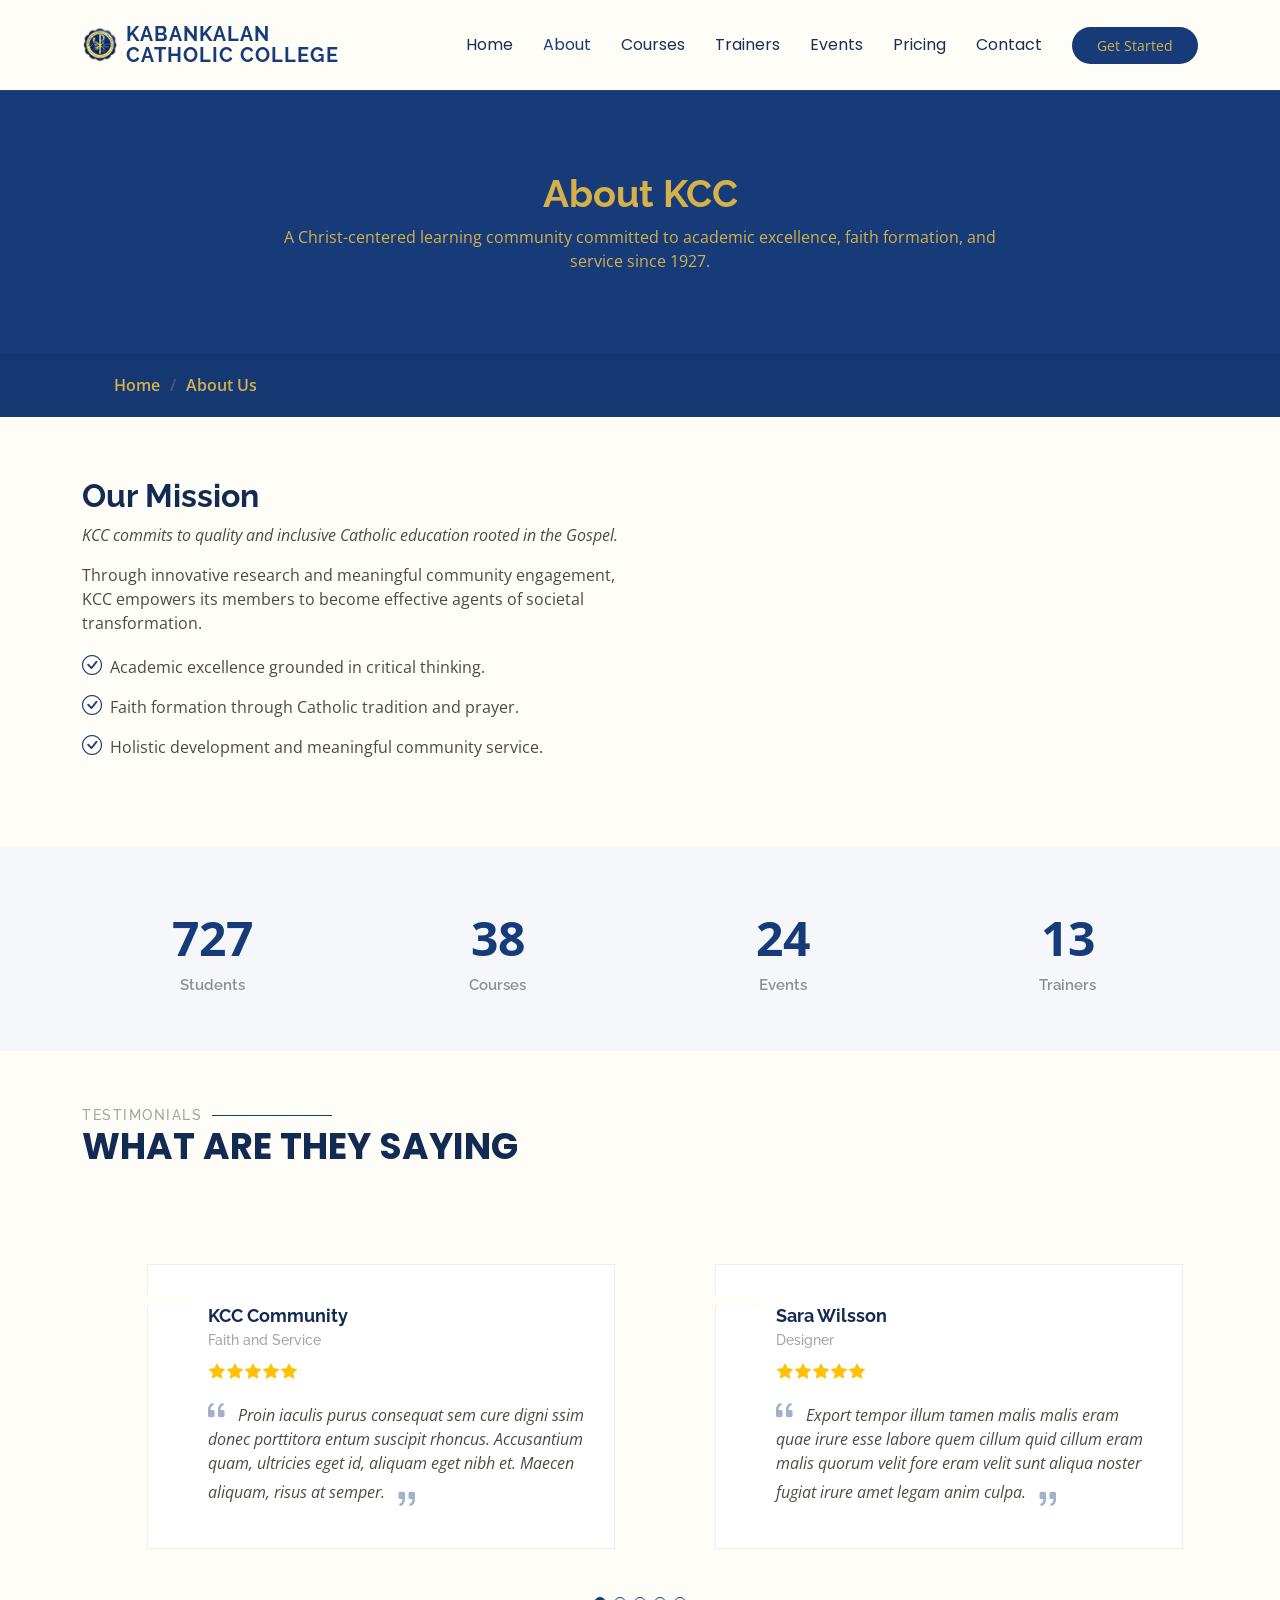
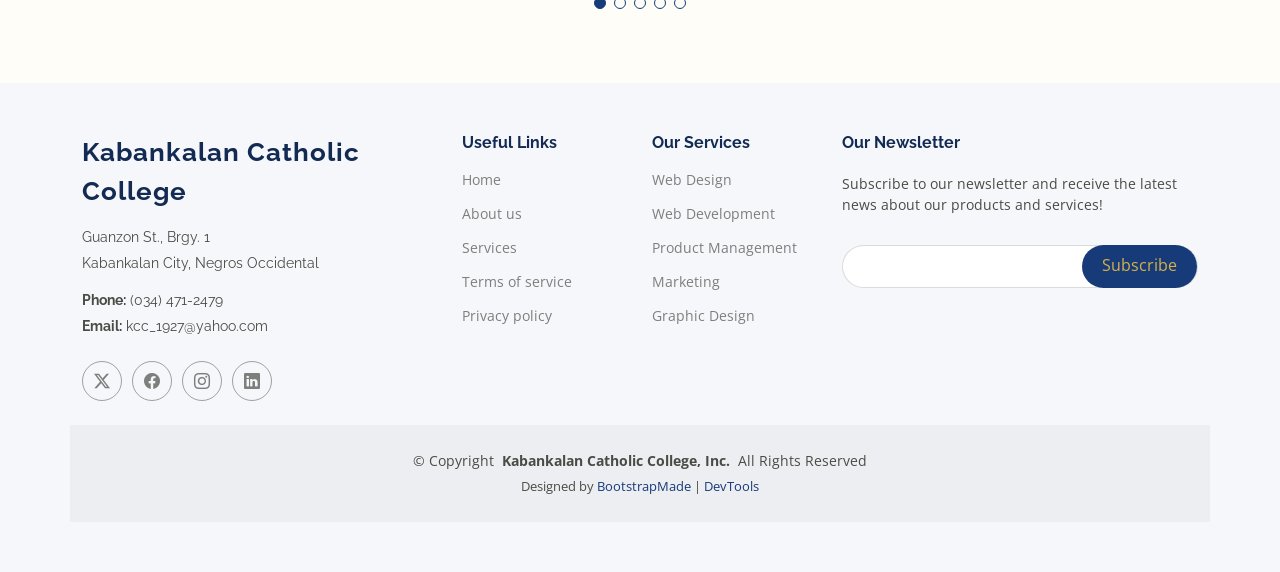
==== commit 5efddeb6: "modfication of html files" ====
--- a/about.html
+++ b/about.html
@@ -42,8 +42,7 @@
     <div class="container-fluid container-xl position-relative d-flex align-items-center">
 
       <a href="index.html" class="logo d-flex align-items-center me-auto">
-        <!-- Uncomment the line below if you also wish to use an image logo -->
-        <!-- <img src="assets/img/logo.webp" alt=""> -->
+        <img src="assets/img/kcc-logo.png" alt="Kabankalan Catholic College logo">
         <h1 class="sitename">Kabankalan Catholic College</h1>
       </a>
 
@@ -73,8 +72,8 @@
         <div class="container">
           <div class="row d-flex justify-content-center text-center">
             <div class="col-lg-8">
-              <h1>About Us<br></h1>
-              <p class="mb-0">Odio et unde deleniti. Deserunt numquam exercitationem. Officiis quo odio sint voluptas consequatur ut a odio voluptatem. Sit dolorum debitis veritatis natus dolores. Quasi ratione sint. Sit quaerat ipsum dolorem.</p>
+              <h1>About KCC<br></h1>
+              <p class="mb-0">A Christ-centered learning community committed to academic excellence, faith formation, and service since 1927.</p>
             </div>
           </div>
         </div>
@@ -101,15 +100,13 @@
           </div>
 
           <div class="col-lg-6 order-2 order-lg-1 content" data-aos="fade-up" data-aos-delay="200">
-            <h3>Voluptatem dignissimos provident quasi corporis</h3>
-            <p class="fst-italic">
-              Lorem ipsum dolor sit amet, consectetur adipiscing elit, sed do eiusmod tempor incididunt ut labore et dolore
-              magna aliqua.
-            </p>
+            <h3>Our Mission</h3>
+            <p class="fst-italic">KCC commits to quality and inclusive Catholic education rooted in the Gospel.</p>
+            <p>Through innovative research and meaningful community engagement, KCC empowers its members to become effective agents of societal transformation.</p>
             <ul>
-              <li><i class="bi bi-check-circle"></i> <span>Ullamco laboris nisi ut aliquip ex ea commodo consequat.</span></li>
-              <li><i class="bi bi-check-circle"></i> <span>Duis aute irure dolor in reprehenderit in voluptate velit.</span></li>
-              <li><i class="bi bi-check-circle"></i> <span>Ullamco laboris nisi ut aliquip ex ea commodo consequat. Duis aute irure dolor in reprehenderit in voluptate trideta storacalaperda mastiro dolore eu fugiat nulla pariatur.</span></li>
+              <li><i class="bi bi-check-circle"></i> <span>Academic excellence grounded in critical thinking.</span></li>
+              <li><i class="bi bi-check-circle"></i> <span>Faith formation through Catholic tradition and prayer.</span></li>
+              <li><i class="bi bi-check-circle"></i> <span>Holistic development and meaningful community service.</span></li>
             </ul>
           </div>
 
@@ -203,8 +200,8 @@
               <div class="testimonial-wrap">
                 <div class="testimonial-item">
                   <img src="assets/img/person/person-m-9.webp" class="testimonial-img" alt="">
-                  <h3>Saul Goodman</h3>
-                  <h4>Ceo &amp; Founder</h4>
+                  <h3>KCC Community</h3>
+                  <h4>Faith and Service</h4>
                   <div class="stars">
                     <i class="bi bi-star-fill"></i><i class="bi bi-star-fill"></i><i class="bi bi-star-fill"></i><i class="bi bi-star-fill"></i><i class="bi bi-star-fill"></i>
                   </div>
@@ -305,13 +302,13 @@
       <div class="row gy-4">
         <div class="col-lg-4 col-md-6 footer-about">
           <a href="index.html" class="logo d-flex align-items-center">
-            <span class="sitename">Mentor</span>
+            <span class="sitename">Kabankalan Catholic College</span>
           </a>
           <div class="footer-contact pt-3">
-            <p>A108 Adam Street</p>
-            <p>New York, NY 535022</p>
-            <p class="mt-3"><strong>Phone:</strong> <span>+1 5589 55488 55</span></p>
-            <p><strong>Email:</strong> <span>info@example.com</span></p>
+            <p>Guanzon St., Brgy. 1</p>
+            <p>Kabankalan City, Negros Occidental</p>
+            <p class="mt-3"><strong>Phone:</strong> <span>(034) 471-2479</span></p>
+            <p><strong>Email:</strong> <span>kcc_1927@yahoo.com</span></p>
           </div>
           <div class="social-links d-flex mt-4">
             <a href=""><i class="bi bi-twitter-x"></i></a>
@@ -358,7 +355,7 @@
     </div>
 
     <div class="container copyright text-center mt-4">
-      <p>© <span>Copyright</span> <strong class="px-1 sitename">Mentor</strong> <span>All Rights Reserved</span></p>
+      <p>© <span>Copyright</span> <strong class="px-1 sitename">Kabankalan Catholic College, Inc.</strong> <span>All Rights Reserved</span></p>
       <div class="credits">
         <!-- All the links in the footer should remain intact. -->
         <!-- You can delete the links only if you've purchased the pro version. -->
--- a/assets/css/main.css
+++ b/assets/css/main.css
@@ -18,29 +18,29 @@
 }
 
 /* Global Colors - The following color variables are used throughout the website. Updating them here will change the color scheme of the entire website */
-:root { 
-  --background-color: #fffffffb; /* Background color for the entire website, including individual sections */
-  --default-color: #444444; /* Default color used for the majority of the text content across the entire website */
-  --heading-color: #37423b; /* Color for headings, subheadings and title throughout the website */
-  --accent-color: #1520b6; /* Accent color that represents your brand on the website. It's used for buttons, links, and other elements that need to stand out */
-  --surface-color: #ffffff; /* The surface color is used as a background of boxed elements within sections, such as cards, icon boxes, or other elements that require a visual separation from the global background. */
-  --contrast-color: #ecc513; /* Contrast color for text, ensuring readability against backgrounds of accent, heading, or default colors. */
+:root {
+  --background-color: #fffdf8;
+  --default-color: #4b4b46;
+  --heading-color: #132b52;
+  --accent-color: #173b78;
+  --surface-color: #ffffff;
+  --contrast-color: #d6b14a;
 }
 
 /* Nav Menu Colors - The following color variables are used specifically for the navigation menu. They are separate from the global colors to allow for more customization options */
 :root {
-  --nav-color: #272828;  /* The default color of the main navmenu links */
-  --nav-hover-color: #1b1ed6; /* Applied to main navmenu links when they are hovered over or active */
+  --nav-color: #1e2f4d;
+  --nav-hover-color: #173b78;
   --nav-mobile-background-color: #ffffff; /* Used as the background color for mobile navigation menu */
   --nav-dropdown-background-color: #ffffff; /* Used as the background color for dropdown items that appear when hovering over primary navigation items */
   --nav-dropdown-color: #272828; /* Used for navigation links of the dropdown items in the navigation menu. */
-  --nav-dropdown-hover-color: #1b1ed6; /* Similar to --nav-hover-color, this color is applied to dropdown navigation links when they are hovered over. */
+  --nav-dropdown-hover-color: #173b78;
 }
 
 /* Color Presets - These classes override global colors when applied to any section or element, providing reuse of the sam color scheme. */
 
 .light-background {
-  --background-color: #f9f9f9;
+  --background-color: #f5f7fb;
   --surface-color: #ffffff;
 }
 
@@ -75,6 +75,18 @@
 a:hover {
   color: color-mix(in srgb, var(--accent-color), transparent 25%);
   text-decoration: none;
+}
+
+.header .logo img {
+  max-height: 52px;
+  width: auto;
+  margin-right: 10px;
+}
+
+.header .logo .sitename {
+  font-size: 20px;
+  line-height: 1.05;
+  max-width: 220px;
 }
 
 h1,
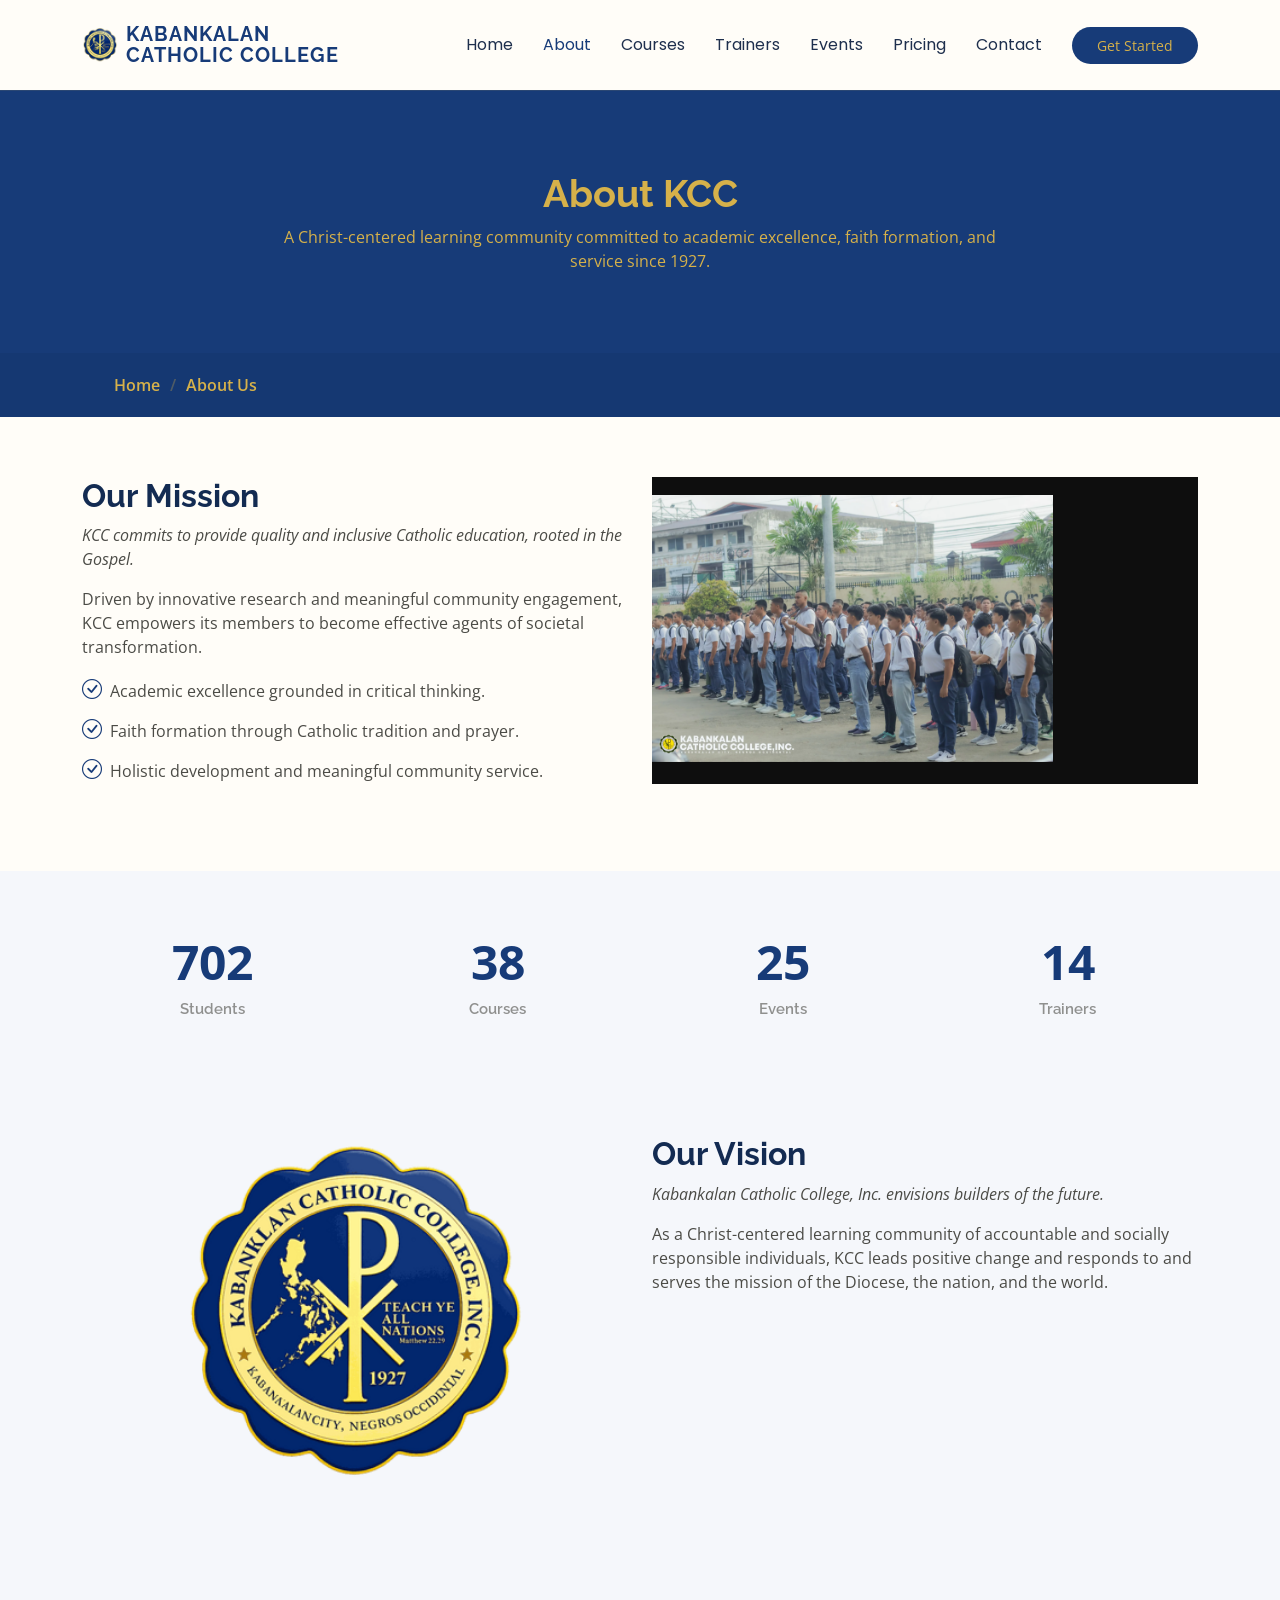
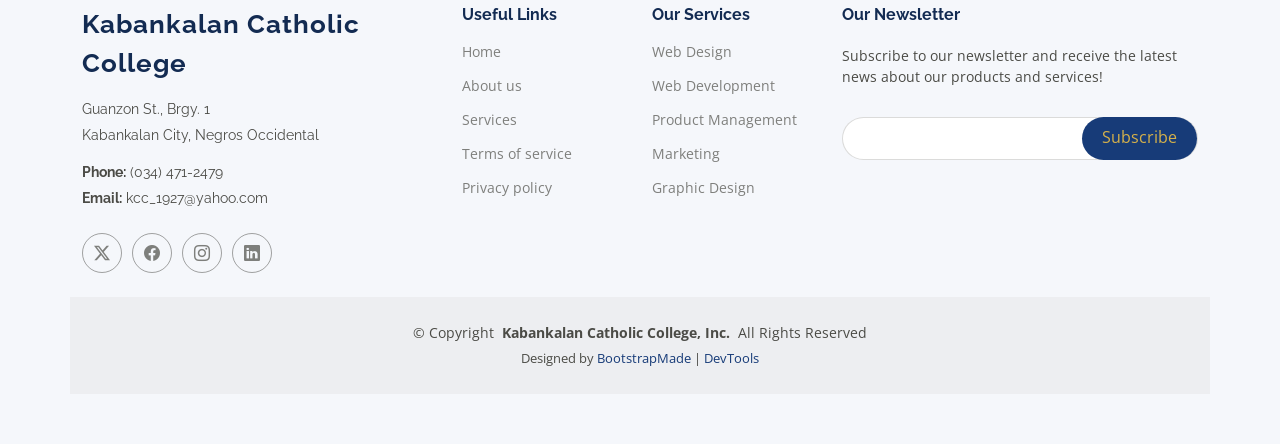
==== commit 93bc5520: "Assets adjustment and courses modification" ====
--- a/about.html
+++ b/about.html
@@ -96,13 +96,13 @@
         <div class="row gy-4">
 
           <div class="col-lg-6 order-1 order-lg-2" data-aos="fade-up" data-aos-delay="100">
-            <img src="assets/img/about/about-1.webp" class="img-fluid" alt="">
+            <img src="assets/img/kcc/about.png" class="img-fluid" alt="KCC students and community activity">
           </div>
 
           <div class="col-lg-6 order-2 order-lg-1 content" data-aos="fade-up" data-aos-delay="200">
             <h3>Our Mission</h3>
-            <p class="fst-italic">KCC commits to quality and inclusive Catholic education rooted in the Gospel.</p>
-            <p>Through innovative research and meaningful community engagement, KCC empowers its members to become effective agents of societal transformation.</p>
+            <p class="fst-italic">KCC commits to provide quality and inclusive Catholic education, rooted in the Gospel.</p>
+            <p>Driven by innovative research and meaningful community engagement, KCC empowers its members to become effective agents of societal transformation.</p>
             <ul>
               <li><i class="bi bi-check-circle"></i> <span>Academic excellence grounded in critical thinking.</span></li>
               <li><i class="bi bi-check-circle"></i> <span>Faith formation through Catholic tradition and prayer.</span></li>
@@ -157,142 +157,28 @@
 
     </section><!-- /Counts Section -->
 
-    <!-- Testimonials Section -->
-    <section id="testimonials" class="testimonials section">
-
-      <!-- Section Title -->
-      <div class="container section-title" data-aos="fade-up">
-        <h2>Testimonials</h2>
-        <p>What are they saying</p>
-      </div><!-- End Section Title -->
-
-      <div class="container" data-aos="fade-up" data-aos-delay="100">
-
-        <div class="swiper init-swiper">
-          <script type="application/json" class="swiper-config">
-            {
-              "loop": true,
-              "speed": 600,
-              "autoplay": {
-                "delay": 5000
-              },
-              "slidesPerView": "auto",
-              "pagination": {
-                "el": ".swiper-pagination",
-                "type": "bullets",
-                "clickable": true
-              },
-              "breakpoints": {
-                "320": {
-                  "slidesPerView": 1,
-                  "spaceBetween": 40
-                },
-                "1200": {
-                  "slidesPerView": 2,
-                  "spaceBetween": 20
-                }
-              }
-            }
-          </script>
-          <div class="swiper-wrapper">
-
-            <div class="swiper-slide">
-              <div class="testimonial-wrap">
-                <div class="testimonial-item">
-                  <img src="assets/img/person/person-m-9.webp" class="testimonial-img" alt="">
-                  <h3>KCC Community</h3>
-                  <h4>Faith and Service</h4>
-                  <div class="stars">
-                    <i class="bi bi-star-fill"></i><i class="bi bi-star-fill"></i><i class="bi bi-star-fill"></i><i class="bi bi-star-fill"></i><i class="bi bi-star-fill"></i>
-                  </div>
-                  <p>
-                    <i class="bi bi-quote quote-icon-left"></i>
-                    <span>Proin iaculis purus consequat sem cure digni ssim donec porttitora entum suscipit rhoncus. Accusantium quam, ultricies eget id, aliquam eget nibh et. Maecen aliquam, risus at semper.</span>
-                    <i class="bi bi-quote quote-icon-right"></i>
-                  </p>
-                </div>
-              </div>
-            </div><!-- End testimonial item -->
-
-            <div class="swiper-slide">
-              <div class="testimonial-wrap">
-                <div class="testimonial-item">
-                  <img src="assets/img/person/person-f-5.webp" class="testimonial-img" alt="">
-                  <h3>Sara Wilsson</h3>
-                  <h4>Designer</h4>
-                  <div class="stars">
-                    <i class="bi bi-star-fill"></i><i class="bi bi-star-fill"></i><i class="bi bi-star-fill"></i><i class="bi bi-star-fill"></i><i class="bi bi-star-fill"></i>
-                  </div>
-                  <p>
-                    <i class="bi bi-quote quote-icon-left"></i>
-                    <span>Export tempor illum tamen malis malis eram quae irure esse labore quem cillum quid cillum eram malis quorum velit fore eram velit sunt aliqua noster fugiat irure amet legam anim culpa.</span>
-                    <i class="bi bi-quote quote-icon-right"></i>
-                  </p>
-                </div>
-              </div>
-            </div><!-- End testimonial item -->
-
-            <div class="swiper-slide">
-              <div class="testimonial-wrap">
-                <div class="testimonial-item">
-                  <img src="assets/img/person/person-f-12.webp" class="testimonial-img" alt="">
-                  <h3>Jena Karlis</h3>
-                  <h4>Store Owner</h4>
-                  <div class="stars">
-                    <i class="bi bi-star-fill"></i><i class="bi bi-star-fill"></i><i class="bi bi-star-fill"></i><i class="bi bi-star-fill"></i><i class="bi bi-star-fill"></i>
-                  </div>
-                  <p>
-                    <i class="bi bi-quote quote-icon-left"></i>
-                    <span>Enim nisi quem export duis labore cillum quae magna enim sint quorum nulla quem veniam duis minim tempor labore quem eram duis noster aute amet eram fore quis sint minim.</span>
-                    <i class="bi bi-quote quote-icon-right"></i>
-                  </p>
-                </div>
-              </div>
-            </div><!-- End testimonial item -->
-
-            <div class="swiper-slide">
-              <div class="testimonial-wrap">
-                <div class="testimonial-item">
-                  <img src="assets/img/person/person-m-12.webp" class="testimonial-img" alt="">
-                  <h3>Matt Brandon</h3>
-                  <h4>Freelancer</h4>
-                  <div class="stars">
-                    <i class="bi bi-star-fill"></i><i class="bi bi-star-fill"></i><i class="bi bi-star-fill"></i><i class="bi bi-star-fill"></i><i class="bi bi-star-fill"></i>
-                  </div>
-                  <p>
-                    <i class="bi bi-quote quote-icon-left"></i>
-                    <span>Fugiat enim eram quae cillum dolore dolor amet nulla culpa multos export minim fugiat minim velit minim dolor enim duis veniam ipsum anim magna sunt elit fore quem dolore labore illum veniam.</span>
-                    <i class="bi bi-quote quote-icon-right"></i>
-                  </p>
-                </div>
-              </div>
-            </div><!-- End testimonial item -->
-
-            <div class="swiper-slide">
-              <div class="testimonial-wrap">
-                <div class="testimonial-item">
-                  <img src="assets/img/person/person-m-13.webp" class="testimonial-img" alt="">
-                  <h3>John Larson</h3>
-                  <h4>Entrepreneur</h4>
-                  <div class="stars">
-                    <i class="bi bi-star-fill"></i><i class="bi bi-star-fill"></i><i class="bi bi-star-fill"></i><i class="bi bi-star-fill"></i><i class="bi bi-star-fill"></i>
-                  </div>
-                  <p>
-                    <i class="bi bi-quote quote-icon-left"></i>
-                    <span>Quis quorum aliqua sint quem legam fore sunt eram irure aliqua veniam tempor noster veniam enim culpa labore duis sunt culpa nulla illum cillum fugiat legam esse veniam culpa fore nisi cillum quid.</span>
-                    <i class="bi bi-quote quote-icon-right"></i>
-                  </p>
-                </div>
-              </div>
-            </div><!-- End testimonial item -->
-
-          </div>
-          <div class="swiper-pagination"></div>
-        </div>
-
-      </div>
-
-    </section><!-- /Testimonials Section -->
+    <!-- Vision Section -->
+    <section id="vision" class="section vision light-background">
+
+      <div class="container">
+
+        <div class="row gy-4">
+
+          <div class="col-lg-6 order-1 order-lg-1" data-aos="fade-up" data-aos-delay="100">
+            <img src="assets/img/kcc-logo.png" class="img-fluid mx-auto d-block" alt="Kabankalan Catholic College official seal">
+          </div>
+
+          <div class="col-lg-6 order-2 order-lg-2 content" data-aos="fade-up" data-aos-delay="200">
+            <h3>Our Vision</h3>
+            <p class="fst-italic">Kabankalan Catholic College, Inc. envisions builders of the future.</p>
+            <p>As a Christ-centered learning community of accountable and socially responsible individuals, KCC leads positive change and responds to and serves the mission of the Diocese, the nation, and the world.</p>
+          </div>
+
+        </div>
+
+      </div>
+
+    </section><!-- /Vision Section -->
 
   </main>
 
--- a/assets/css/main.css
+++ b/assets/css/main.css
@@ -1302,7 +1302,8 @@
 /*--------------------------------------------------------------
 # About Us Section
 --------------------------------------------------------------*/
-.about-us .content h3 {
+.about-us .content h3,
+.vision .content h3 {
   font-size: 2rem;
   font-weight: 700;
 }
@@ -1322,12 +1323,18 @@
   color: var(--accent-color);
 }
 
-.about-us .content p:last-child {
+.about-us .content p:last-child,
+.vision .content p:last-child {
   margin-bottom: 0;
 }
 
-/*--------------------------------------------------------------
-# Testimonials Section
+.vision .img-fluid {
+  max-width: 360px;
+  width: 100%;
+}
+
+/*--------------------------------------------------------------
+# Vision Section
 --------------------------------------------------------------*/
 .testimonials .testimonial-wrap {
   padding-left: 50px;
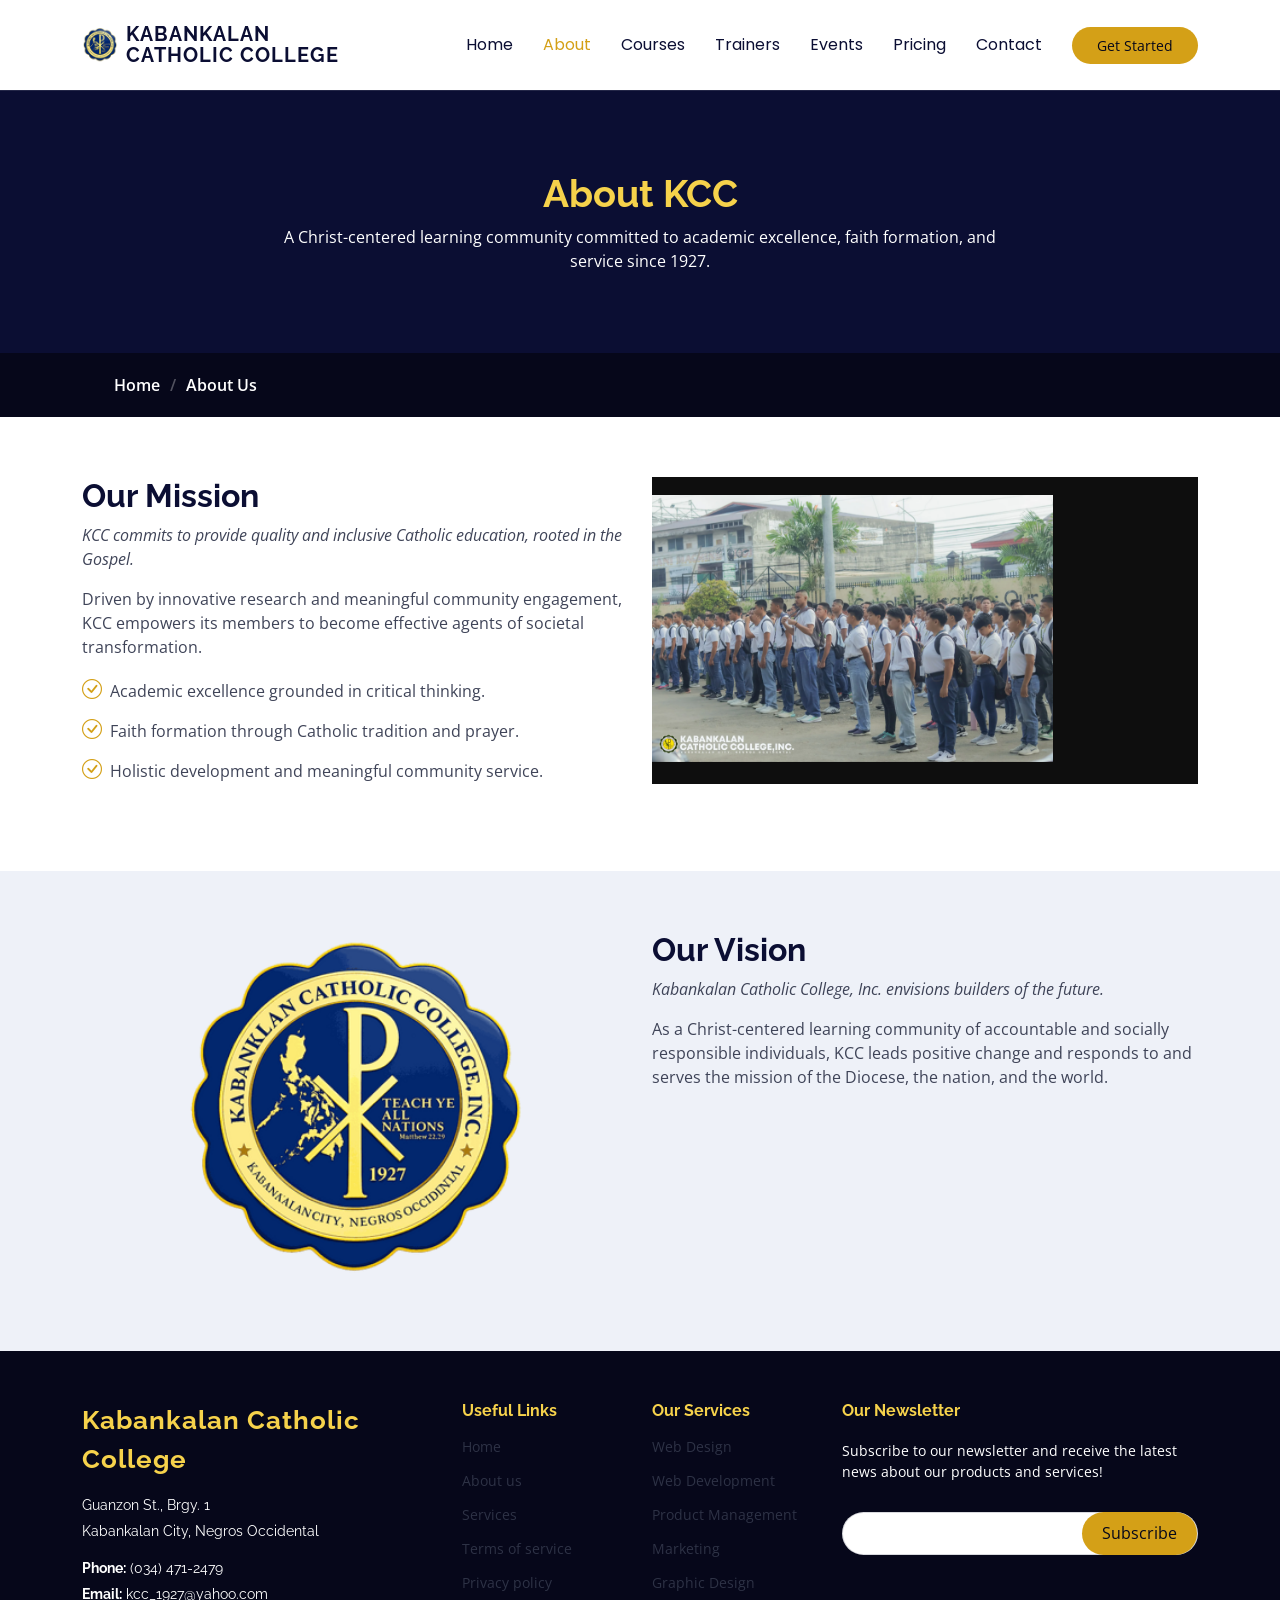
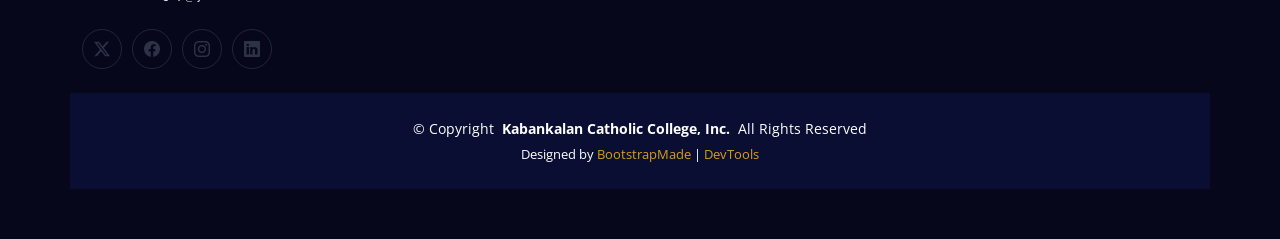
==== commit f3b52bb0: "Assets of school admin" ====
--- a/about.html
+++ b/about.html
@@ -116,46 +116,6 @@
 
     </section><!-- /About Us Section -->
 
-    <!-- Counts Section -->
-    <section id="counts" class="section counts light-background">
-
-      <div class="container" data-aos="fade-up" data-aos-delay="100">
-
-        <div class="row gy-4">
-
-          <div class="col-lg-3 col-md-6">
-            <div class="stats-item text-center w-100 h-100">
-              <span data-purecounter-start="0" data-purecounter-end="1232" data-purecounter-duration="1" class="purecounter"></span>
-              <p>Students</p>
-            </div>
-          </div><!-- End Stats Item -->
-
-          <div class="col-lg-3 col-md-6">
-            <div class="stats-item text-center w-100 h-100">
-              <span data-purecounter-start="0" data-purecounter-end="64" data-purecounter-duration="1" class="purecounter"></span>
-              <p>Courses</p>
-            </div>
-          </div><!-- End Stats Item -->
-
-          <div class="col-lg-3 col-md-6">
-            <div class="stats-item text-center w-100 h-100">
-              <span data-purecounter-start="0" data-purecounter-end="42" data-purecounter-duration="1" class="purecounter"></span>
-              <p>Events</p>
-            </div>
-          </div><!-- End Stats Item -->
-
-          <div class="col-lg-3 col-md-6">
-            <div class="stats-item text-center w-100 h-100">
-              <span data-purecounter-start="0" data-purecounter-end="24" data-purecounter-duration="1" class="purecounter"></span>
-              <p>Trainers</p>
-            </div>
-          </div><!-- End Stats Item -->
-
-        </div>
-
-      </div>
-
-    </section><!-- /Counts Section -->
 
     <!-- Vision Section -->
     <section id="vision" class="section vision light-background">
--- a/assets/css/main.css
+++ b/assets/css/main.css
@@ -19,37 +19,37 @@
 
 /* Global Colors - The following color variables are used throughout the website. Updating them here will change the color scheme of the entire website */
 :root {
-  --background-color: #fffdf8;
-  --default-color: #4b4b46;
-  --heading-color: #132b52;
-  --accent-color: #173b78;
+  --background-color: #ffffff;
+  --default-color: #3f4458;
+  --heading-color: #0b0e33;
+  --accent-color: #d4a017;
   --surface-color: #ffffff;
-  --contrast-color: #d6b14a;
+  --contrast-color: #06071a;
 }
 
 /* Nav Menu Colors - The following color variables are used specifically for the navigation menu. They are separate from the global colors to allow for more customization options */
 :root {
-  --nav-color: #1e2f4d;
-  --nav-hover-color: #173b78;
-  --nav-mobile-background-color: #ffffff; /* Used as the background color for mobile navigation menu */
-  --nav-dropdown-background-color: #ffffff; /* Used as the background color for dropdown items that appear when hovering over primary navigation items */
-  --nav-dropdown-color: #272828; /* Used for navigation links of the dropdown items in the navigation menu. */
-  --nav-dropdown-hover-color: #173b78;
+  --nav-color: #0b0e33;
+  --nav-hover-color: #d4a017;
+  --nav-mobile-background-color: #ffffff;
+  --nav-dropdown-background-color: #ffffff;
+  --nav-dropdown-color: #0b0e33;
+  --nav-dropdown-hover-color: #d4a017;
 }
 
 /* Color Presets - These classes override global colors when applied to any section or element, providing reuse of the sam color scheme. */
 
 .light-background {
-  --background-color: #f5f7fb;
+  --background-color: #eef1f8;
   --surface-color: #ffffff;
 }
 
 .dark-background {
-  --background-color: #060606;
+  --background-color: #06071a;
   --default-color: #ffffff;
   --heading-color: #ffffff;
-  --surface-color: #252525;
-  --contrast-color: #ffffff;
+  --surface-color: #11132b;
+  --contrast-color: #f6d24b;
 }
 
 /* Smooth scroll */
@@ -256,13 +256,13 @@
   margin: 0;
   letter-spacing: 1px;
   text-transform: uppercase;
-  color: var(--accent-color);
+  color: var(--heading-color);
 }
 
 .header .btn-getstarted,
 .header .btn-getstarted:focus {
-  color: var(--contrast-color);
-  background: var(--accent-color);
+  color: #06071a;
+  background: #d4a017;
   font-size: 14px;
   padding: 8px 25px;
   margin: 0 0 0 30px;
@@ -272,8 +272,8 @@
 
 .header .btn-getstarted:hover,
 .header .btn-getstarted:focus:hover {
-  color: var(--contrast-color);
-  background: color-mix(in srgb, var(--accent-color), transparent 15%);
+  color: #ffffff;
+  background: #0b0e33;
 }
 
 @media (max-width: 1200px) {
@@ -536,8 +536,8 @@
 # Global Footer
 --------------------------------------------------------------*/
 .footer {
-  color: var(--default-color);
-  background-color: var(--background-color);
+  color: #ffffff;
+  background-color: #06071a;
   font-size: 14px;
   padding-bottom: 50px;
   position: relative;
@@ -561,7 +561,7 @@
   font-weight: 700;
   letter-spacing: 1px;
   font-family: var(--heading-font);
-  color: var(--heading-color);
+  color: #f6d24b;
 }
 
 .footer .footer-about p {
@@ -589,6 +589,7 @@
 }
 
 .footer h4 {
+  color: #f6d24b;
   font-size: 16px;
   font-weight: bold;
   position: relative;
@@ -681,7 +682,8 @@
 .footer .copyright {
   padding-top: 25px;
   padding-bottom: 25px;
-  background-color: color-mix(in srgb, var(--default-color), transparent 95%);
+  background-color: #0b0e33;
+  color: #ffffff;
 }
 
 .footer .copyright p {
@@ -775,9 +777,9 @@
 # Global Page Titles & Breadcrumbs
 --------------------------------------------------------------*/
 .page-title {
-  --default-color: var(--contrast-color);
-  --background-color: var(--accent-color);
-  --heading-color: var(--contrast-color);
+  --default-color: #ffffff;
+  --background-color: #0b0e33;
+  --heading-color: #f6d24b;
   color: var(--default-color);
   background-color: var(--background-color);
   position: relative;
@@ -794,7 +796,7 @@
 }
 
 .page-title nav {
-  background-color: color-mix(in srgb, var(--accent-color) 90%, black 5%);
+  background-color: #06071a;
   padding: 20px 0;
 }
 
@@ -921,6 +923,7 @@
   margin: 0;
   font-size: 48px;
   font-weight: 700;
+  color: #f6d24b;
 }
 
 .hero p {
@@ -938,13 +941,14 @@
   border-radius: 50px;
   transition: 0.4s;
   margin-top: 30px;
-  border: 2px solid var(--default-color);
-  color: var(--default-color);
+  border: 2px solid #d4a017;
+  color: #06071a;
+  background: #d4a017;
 }
 
 .hero .btn-get-started:hover {
-  background: var(--accent-color);
-  border: 2px solid var(--accent-color);
+  background: #f6d24b;
+  border: 2px solid #f6d24b;
 }
 
 @media (max-width: 768px) {
@@ -963,6 +967,24 @@
 .about .content h3 {
   font-size: 2rem;
   font-weight: 700;
+}
+
+#index-legacy-image {
+  width: 100%;
+  max-width: 420px;
+  height: auto;
+  max-height: 420px;
+  object-fit: contain;
+  object-position: center;
+  display: block;
+  margin: 0 auto;
+}
+
+@media (max-width: 768px) {
+  #index-legacy-image {
+    max-width: 280px;
+    max-height: 280px;
+  }
 }
 
 .about .content ul {
@@ -1047,13 +1069,13 @@
 # Why Us Section
 --------------------------------------------------------------*/
 .why-us .why-box {
-  color: var(--contrast-color);
-  background: var(--accent-color);
+  color: #ffffff;
+  background: #0b0e33;
   padding: 30px;
 }
 
 .why-us .why-box h3 {
-  color: var(--contrast-color);
+  color: #f6d24b;
   font-weight: 700;
   font-size: 34px;
   margin-bottom: 30px;
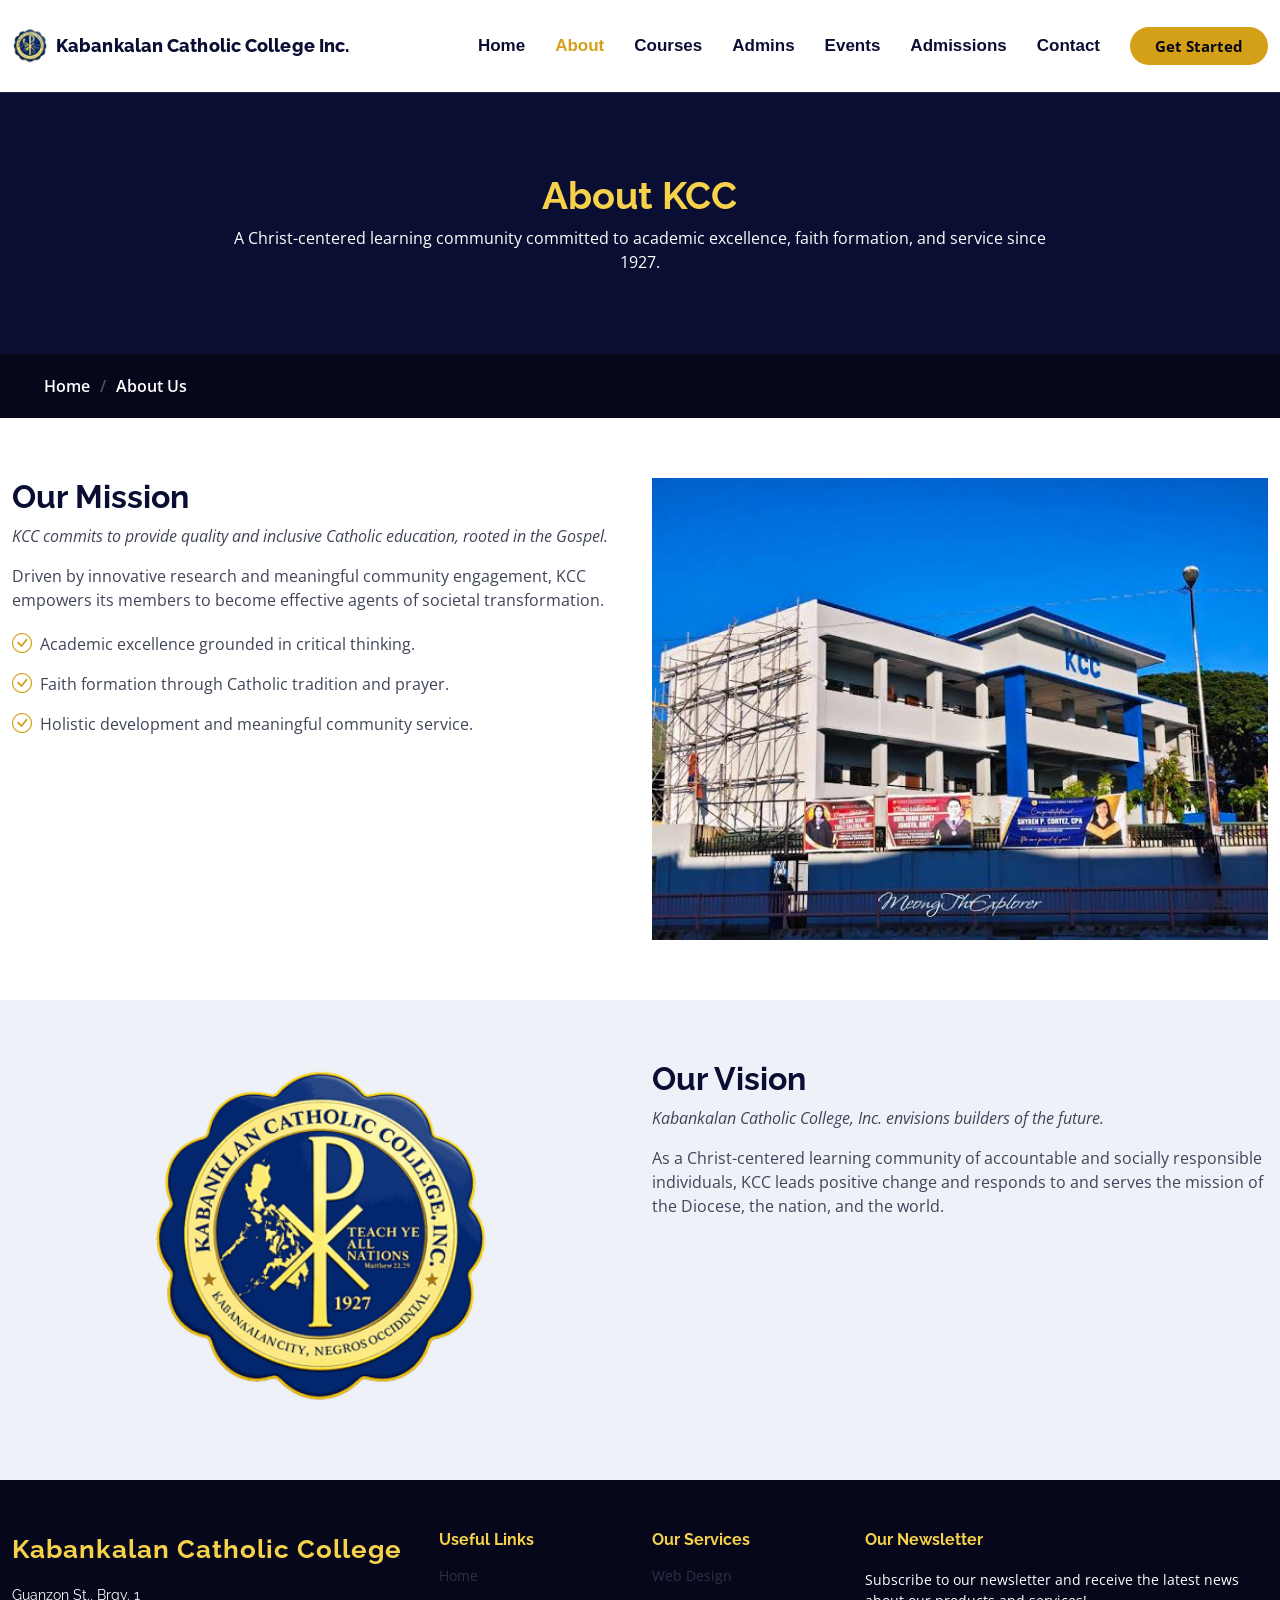
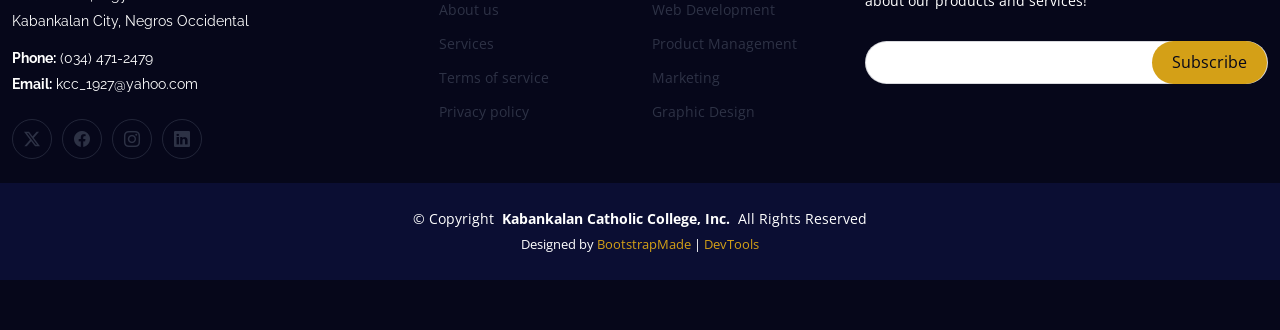
==== commit a84e89ea: "final edit" ====
--- a/about.html
+++ b/about.html
@@ -43,7 +43,7 @@
 
       <a href="index.html" class="logo d-flex align-items-center me-auto">
         <img src="assets/img/kcc-logo.png" alt="Kabankalan Catholic College logo">
-        <h1 class="sitename">Kabankalan Catholic College</h1>
+        <h1 class="sitename">Kabankalan Catholic College <span>Inc.</span></h1>
       </a>
 
       <nav id="navmenu" class="navmenu">
@@ -51,9 +51,9 @@
           <li><a href="index.html">Home<br></a></li>
           <li><a href="about.html" class="active">About</a></li>
           <li><a href="courses.html">Courses</a></li>
-          <li><a href="trainers.html">Trainers</a></li>
+          <li><a href="trainers.html">Admins</a></li>
           <li><a href="events.html">Events</a></li>
-          <li><a href="pricing.html">Pricing</a></li>
+          <li><a href="pricing.html">Admissions</a></li>
           <li><a href="contact.html">Contact</a></li>
         </ul>
         <i class="mobile-nav-toggle d-xl-none bi bi-list"></i>
--- a/assets/css/main.css
+++ b/assets/css/main.css
@@ -84,9 +84,38 @@
 }
 
 .header .logo .sitename {
-  font-size: 20px;
-  line-height: 1.05;
-  max-width: 220px;
+  font-size: 18px;
+  line-height: 1;
+  max-width: 330px;
+  white-space: nowrap;
+  text-transform: none;
+  letter-spacing: 0.1px;
+  font-weight: 800;
+}
+
+.header .logo .sitename span {
+  display: inline;
+  margin-top: 0;
+  font-size: inherit;
+  line-height: inherit;
+  letter-spacing: inherit;
+  text-transform: inherit;
+}
+
+body,
+.main,
+.container,
+.container-fluid,
+img {
+  max-width: 100%;
+}
+
+body {
+  overflow-x: hidden;
+}
+
+img {
+  height: auto;
 }
 
 h1,
@@ -263,7 +292,8 @@
 .header .btn-getstarted:focus {
   color: #06071a;
   background: #d4a017;
-  font-size: 14px;
+  font-size: 15px;
+  font-weight: 700;
   padding: 8px 25px;
   margin: 0 0 0 30px;
   border-radius: 50px;
@@ -321,9 +351,9 @@
   .navmenu a:focus {
     color: var(--nav-color);
     padding: 18px 15px;
-    font-size: 16px;
+    font-size: 17px;
     font-family: var(--nav-font);
-    font-weight: 400;
+    font-weight: 600;
     display: flex;
     align-items: center;
     justify-content: space-between;
@@ -1961,21 +1991,35 @@
 }
 
 .trainers .member .member-img {
-  margin: 0 80px;
+  width: min(260px, calc(100% - 32px));
+  margin: 0 auto;
   border-radius: 50%;
   overflow: hidden;
   position: relative;
-}
-
-@media (max-width: 1024px) {
-  .trainers .member .member-img {
-    margin: 0 60px;
-  }
+  aspect-ratio: 1;
 }
 
 .trainers .member .member-img img {
   position: relative;
   z-index: 1;
+  width: 100%;
+  height: 100%;
+  object-fit: cover;
+  object-position: center;
+}
+
+.trainers .member.admin-member .member-img {
+  width: 100%;
+  margin: 0 auto;
+  border: 4px solid var(--accent-color);
+  border-radius: 8px;
+  aspect-ratio: 1152 / 692;
+}
+
+.trainers .member.admin-member .member-img img {
+  width: 100%;
+  height: 100%;
+  object-fit: contain;
 }
 
 .trainers .member .member-img .social {
@@ -2045,6 +2089,7 @@
 
 .events .card-img {
   width: calc(100% + 60px);
+  height: 360px;
   margin-left: -30px;
   overflow: hidden;
   z-index: 9;
@@ -2052,7 +2097,11 @@
 }
 
 .events .card-img img {
-  max-width: 100%;
+  width: 100%;
+  height: 100%;
+  object-fit: cover;
+  object-position: center;
+  display: block;
   transition: all 0.3s ease-in-out;
 }
 
@@ -2199,6 +2248,242 @@
   padding: 1px 0 3px 0;
 }
 
+.enrollment-process .enrollment-step {
+  height: 100%;
+  position: relative;
+  padding: 30px 24px 24px;
+  text-align: center;
+  background: var(--surface-color);
+  border: 1px solid color-mix(in srgb, var(--heading-color), transparent 88%);
+  border-radius: 10px;
+  box-shadow: 0 8px 24px color-mix(in srgb, var(--heading-color), transparent 94%);
+}
+
+.enrollment-process .step-number {
+  position: absolute;
+  top: 12px;
+  right: 16px;
+  color: color-mix(in srgb, var(--heading-color), transparent 70%);
+  font-family: var(--heading-font);
+  font-size: 13px;
+  font-weight: 700;
+}
+
+.enrollment-process .enrollment-step i {
+  display: inline-flex;
+  align-items: center;
+  justify-content: center;
+  width: 58px;
+  height: 58px;
+  margin-bottom: 18px;
+  border-radius: 50%;
+  background: color-mix(in srgb, var(--accent-color), transparent 88%);
+  color: var(--accent-color);
+  font-size: 24px;
+}
+
+.enrollment-process .enrollment-step h3 {
+  font-size: 20px;
+  margin-bottom: 10px;
+}
+
+.enrollment-process .enrollment-step p {
+  margin: 0;
+  color: color-mix(in srgb, var(--default-color), transparent 15%);
+  font-size: 14px;
+}
+
+.admission-checklist {
+  padding: 30px;
+  background: var(--surface-color);
+  border: 1px solid color-mix(in srgb, var(--heading-color), transparent 88%);
+  border-radius: 10px;
+}
+
+.admission-checklist h3 {
+  padding-bottom: 16px;
+  border-bottom: 1px solid color-mix(in srgb, var(--heading-color), transparent 88%);
+  font-size: 24px;
+}
+
+.admission-checklist ul {
+  list-style: none;
+  padding: 10px 0 0;
+  margin: 0;
+}
+
+.admission-checklist li {
+  display: flex;
+  align-items: center;
+  gap: 10px;
+  padding: 9px 0;
+}
+
+.admission-checklist li i {
+  color: var(--accent-color);
+}
+
+.admission-cta {
+  display: flex;
+  flex-direction: column;
+  justify-content: center;
+  align-items: flex-start;
+  padding: 36px;
+  color: #fff;
+  background: #0b1230;
+  border-radius: 10px;
+}
+
+.admission-cta .eyebrow {
+  margin-bottom: 10px;
+  color: #d4a017;
+  font-size: 12px;
+  font-weight: 700;
+  letter-spacing: 2px;
+  text-transform: uppercase;
+}
+
+.admission-cta h3 {
+  color: #fff;
+  font-size: 28px;
+}
+
+.admission-cta p {
+  color: rgba(255, 255, 255, 0.72);
+}
+
+.admission-cta .btn-admissions {
+  display: inline-flex;
+  align-items: center;
+  gap: 8px;
+  margin-top: 10px;
+  padding: 12px 18px;
+  color: #0b1230;
+  background: #d4a017;
+  border-radius: 6px;
+  font-weight: 700;
+}
+
+.admission-cta .btn-admissions:hover {
+  color: #0b1230;
+  background: #e5b72c;
+}
+
+@media (max-width: 1199px) {
+  .header {
+    padding: 10px 0;
+  }
+
+  .header .container-fluid {
+    padding-left: 12px;
+    padding-right: 12px;
+  }
+
+  .header .logo img {
+    max-height: 32px;
+    margin-right: 6px;
+  }
+
+  .header .logo .sitename {
+    max-width: 230px;
+    font-size: 14px;
+  }
+
+  .header .btn-getstarted {
+    margin-left: 8px;
+    padding: 7px 14px;
+    font-size: 13px;
+  }
+
+  .navmenu ul {
+    inset: 56px 12px 12px 12px;
+  }
+}
+
+@media (max-width: 767px) {
+  .header .logo .sitename {
+    max-width: 205px;
+    font-size: 12px;
+  }
+
+  .header .logo img {
+    max-height: 28px;
+  }
+
+  .header .btn-getstarted {
+    display: none;
+  }
+
+  .mobile-nav-toggle {
+    margin-right: 0;
+  }
+
+  .page-title .heading h1,
+  .section-title h2 {
+    font-size: 30px;
+  }
+
+  .courses .course-item,
+  .pricing .pricing-item,
+  .enrollment-process .enrollment-step,
+  .admission-checklist,
+  .admission-cta {
+    width: 100%;
+  }
+
+  .courses .course-content h3 {
+    font-size: 18px;
+  }
+
+  .admission-checklist {
+    padding: 22px 18px;
+  }
+
+  .admission-checklist h3 {
+    font-size: 20px;
+  }
+
+  .admission-checklist li {
+    align-items: flex-start;
+  }
+
+  .admission-cta {
+    padding: 28px 22px;
+  }
+
+  .footer .footer-top,
+  .footer .copyright {
+    text-align: center;
+  }
+}
+
+@media (max-width: 390px) {
+  .header .logo .sitename {
+    max-width: 170px;
+    font-size: 10.5px;
+  }
+
+  .header .logo img {
+    max-height: 26px;
+  }
+
+  .page-title .heading h1,
+  .section-title h2 {
+    font-size: 26px;
+  }
+
+  .container,
+  .container-fluid {
+    padding-left: 12px;
+    padding-right: 12px;
+  }
+
+  .pricing .btn-buy {
+    padding-left: 24px;
+    padding-right: 24px;
+  }
+}
+
 /*--------------------------------------------------------------
 # Contact Section
 --------------------------------------------------------------*/
